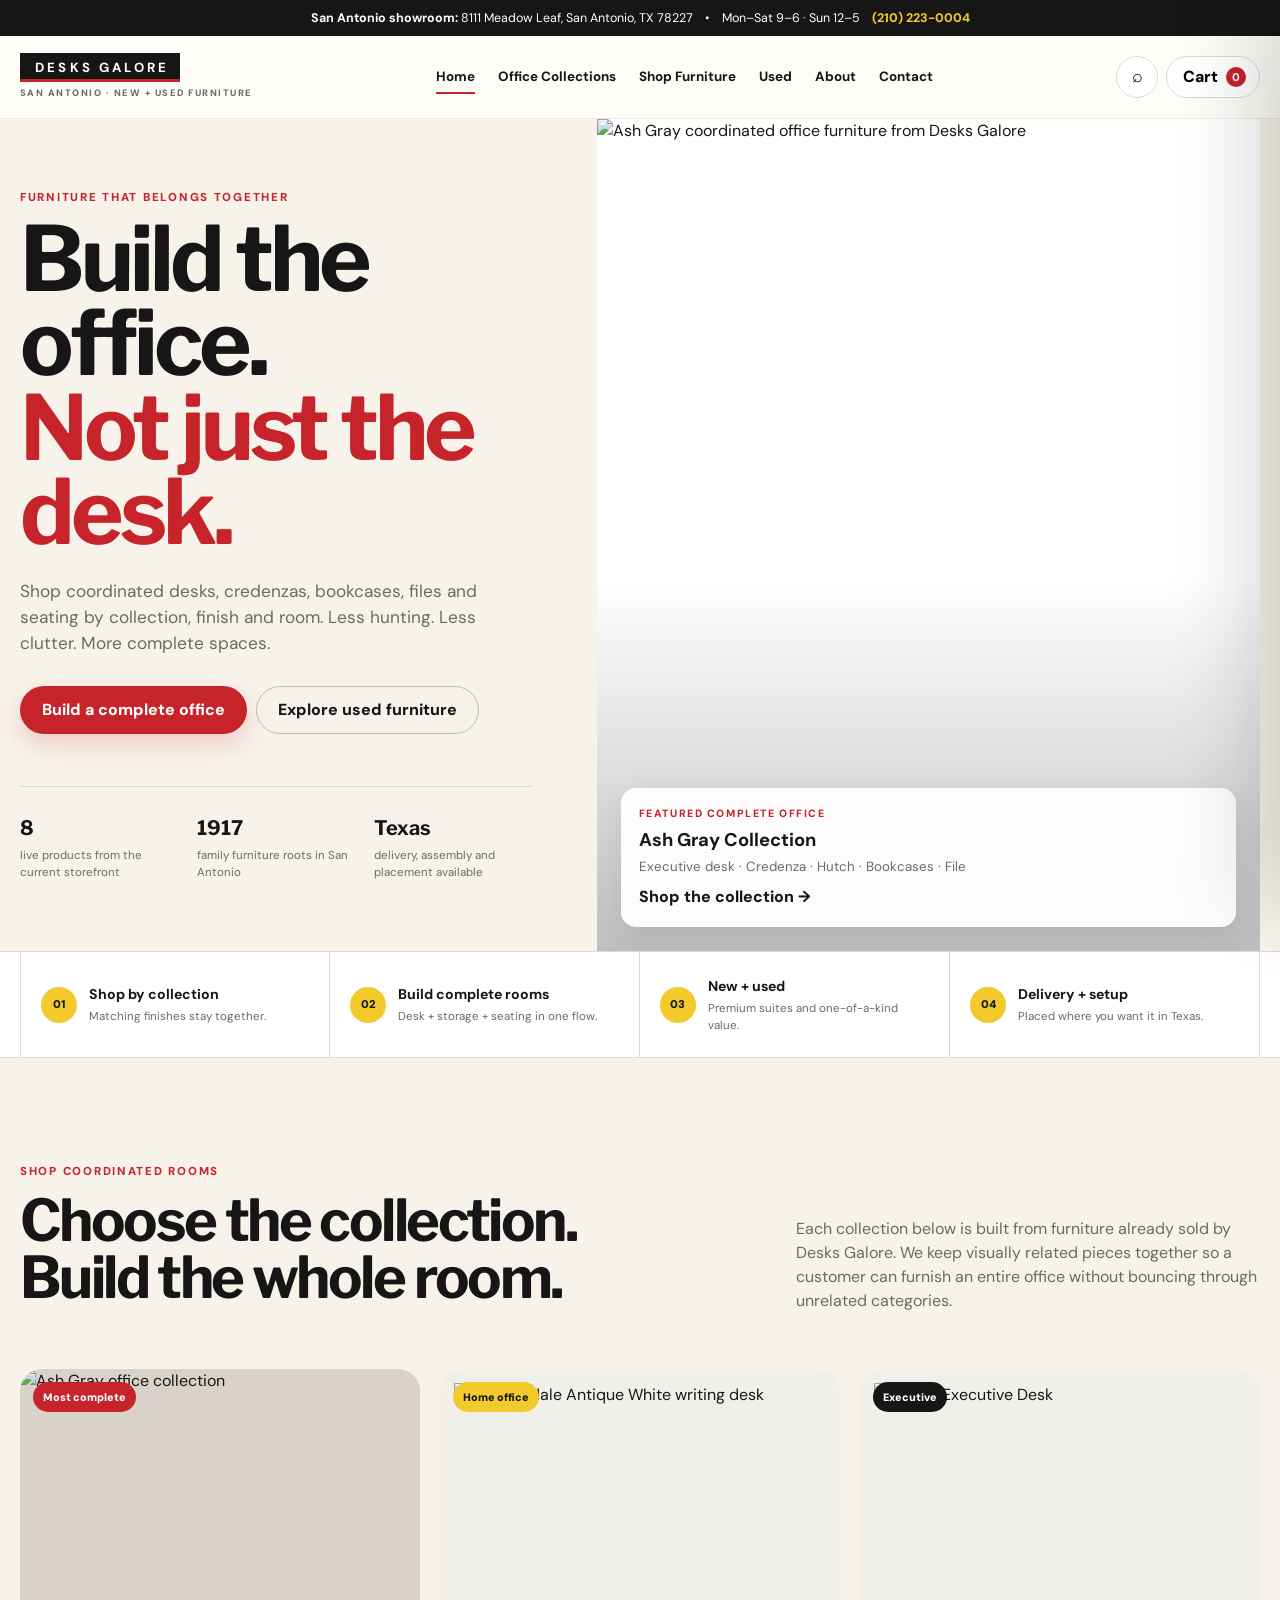
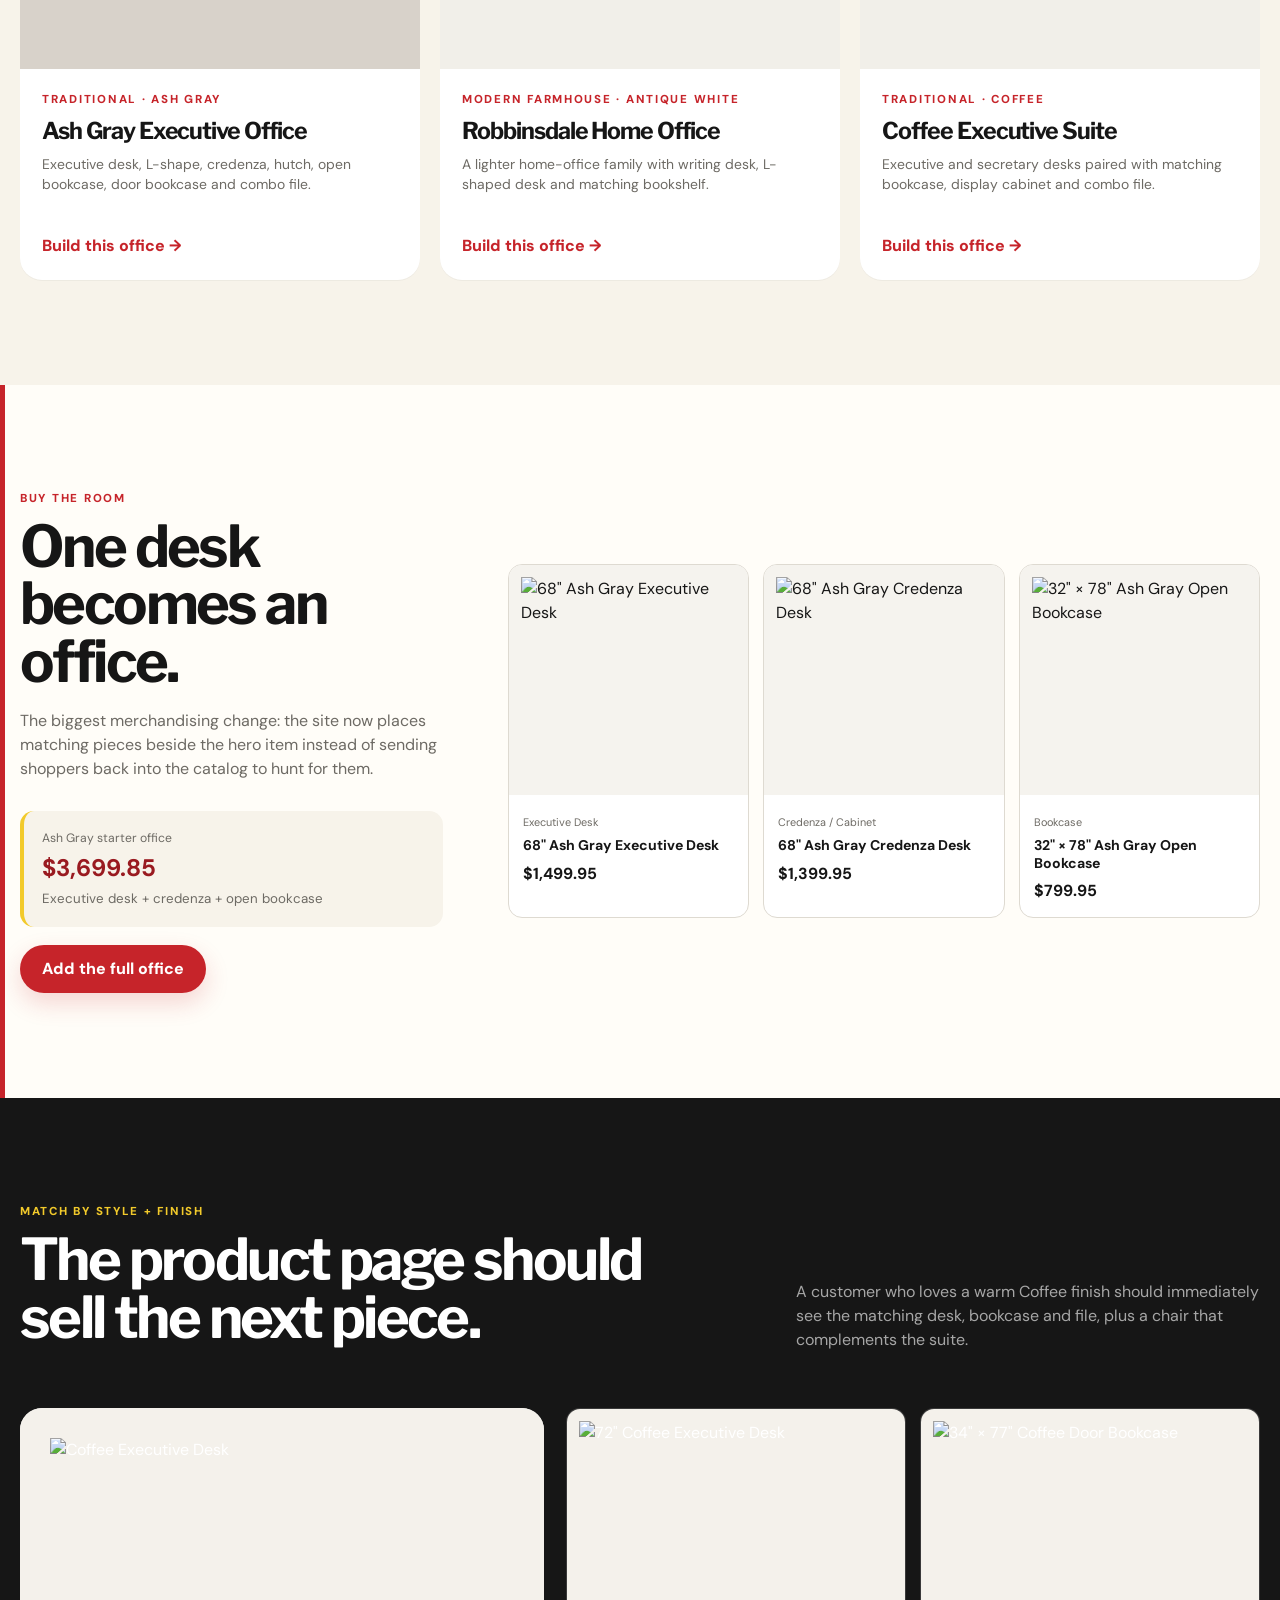
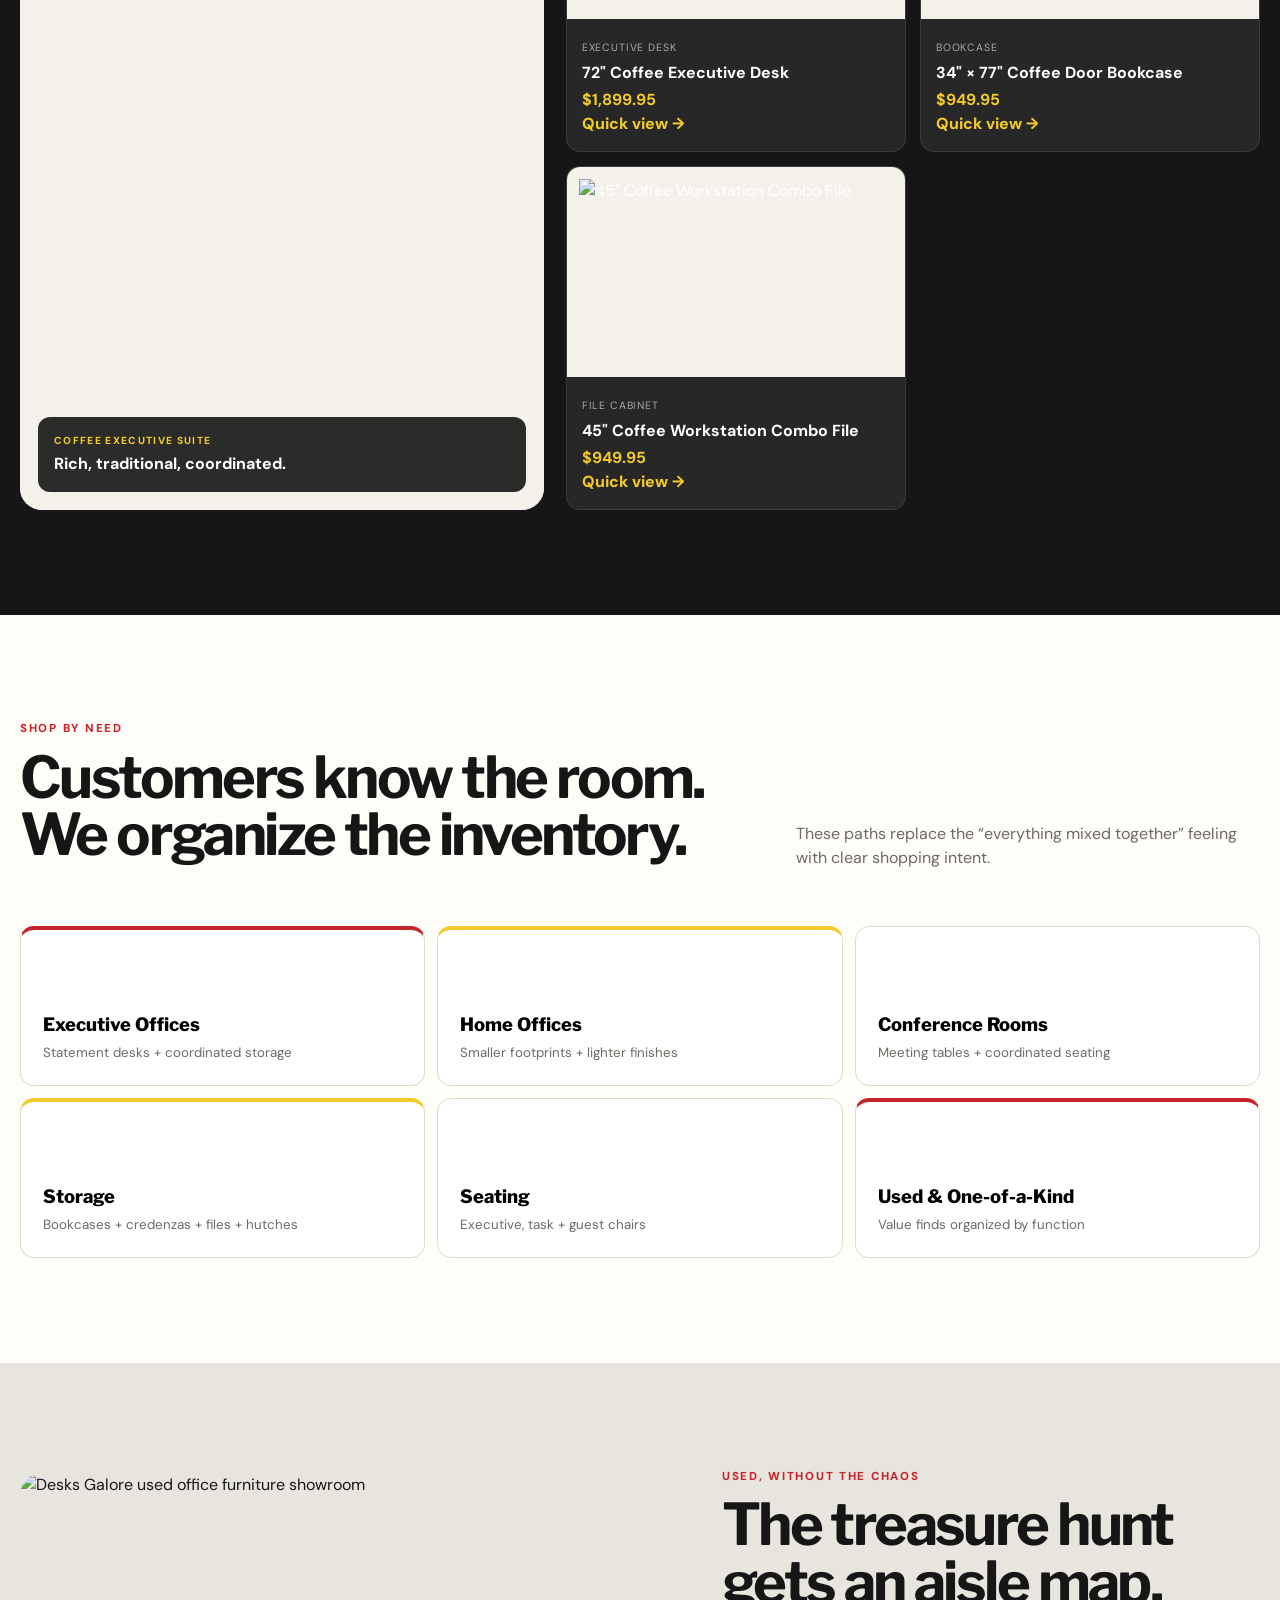
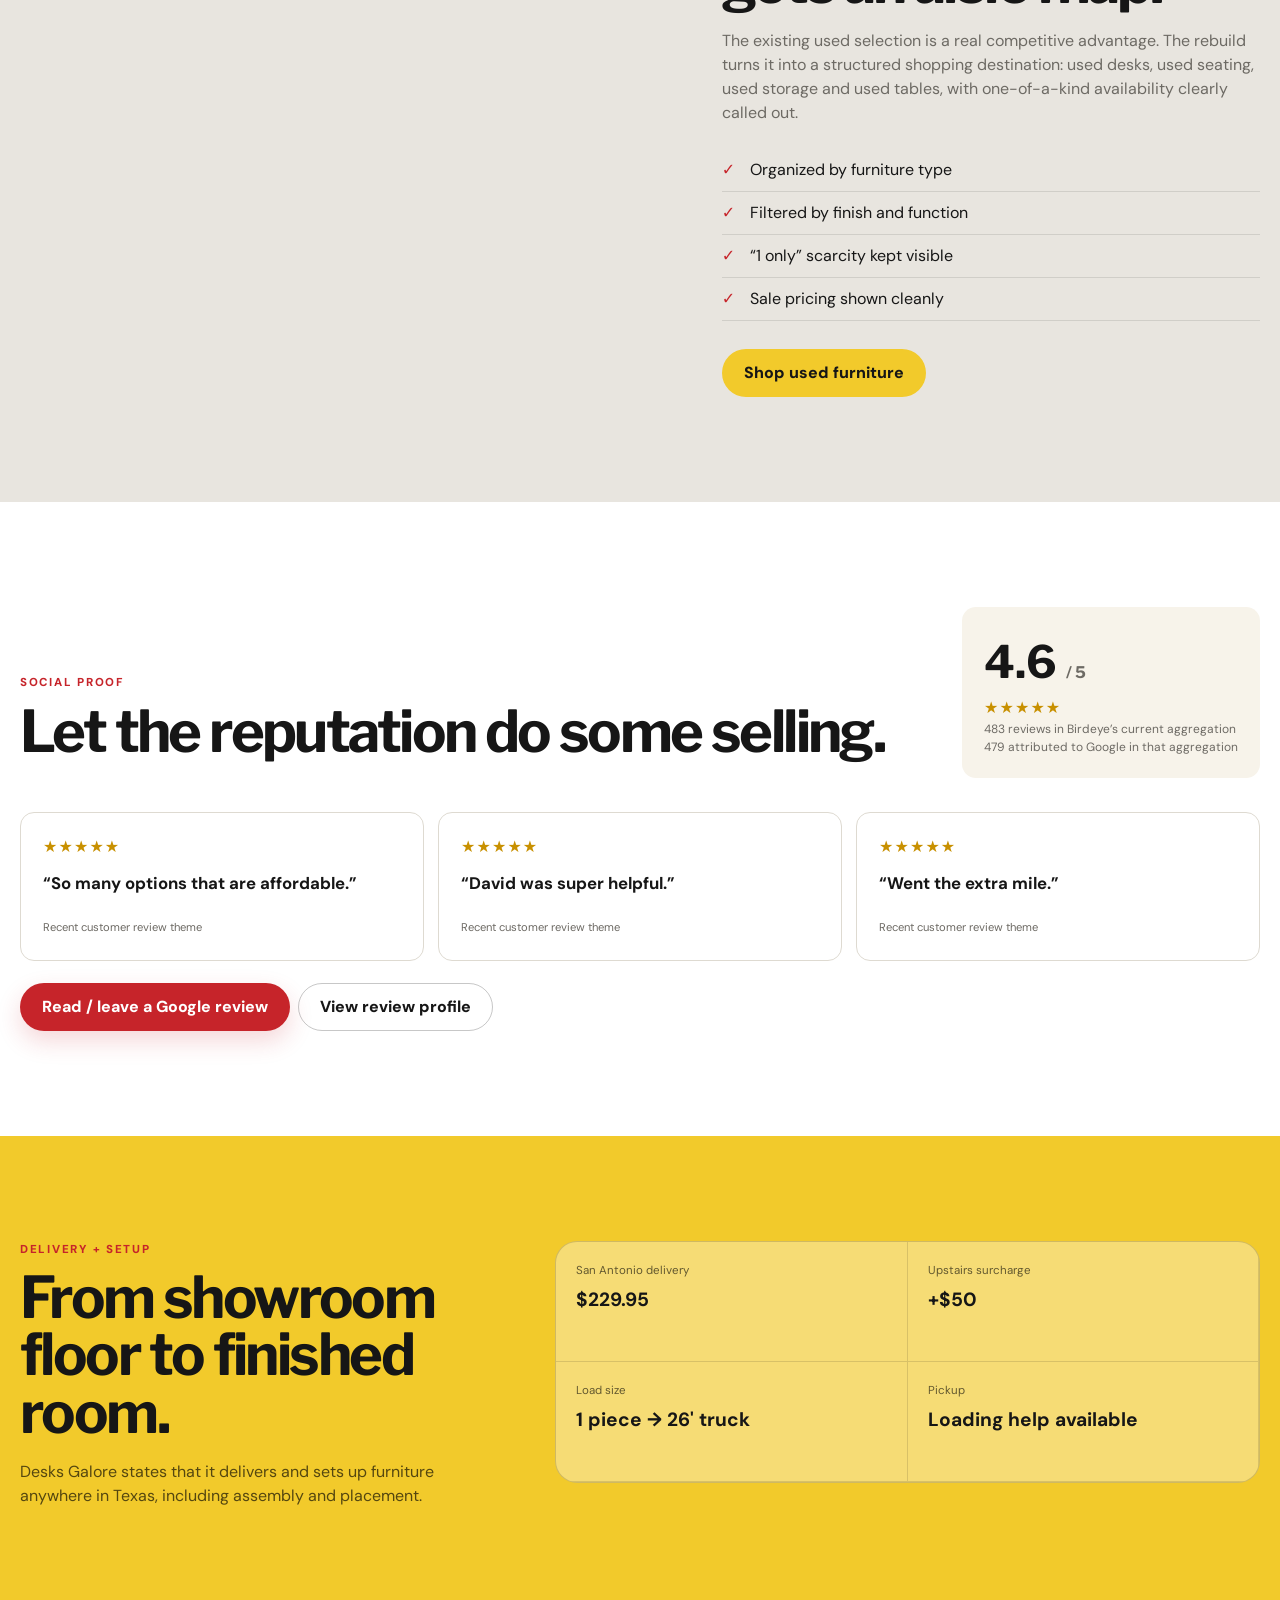
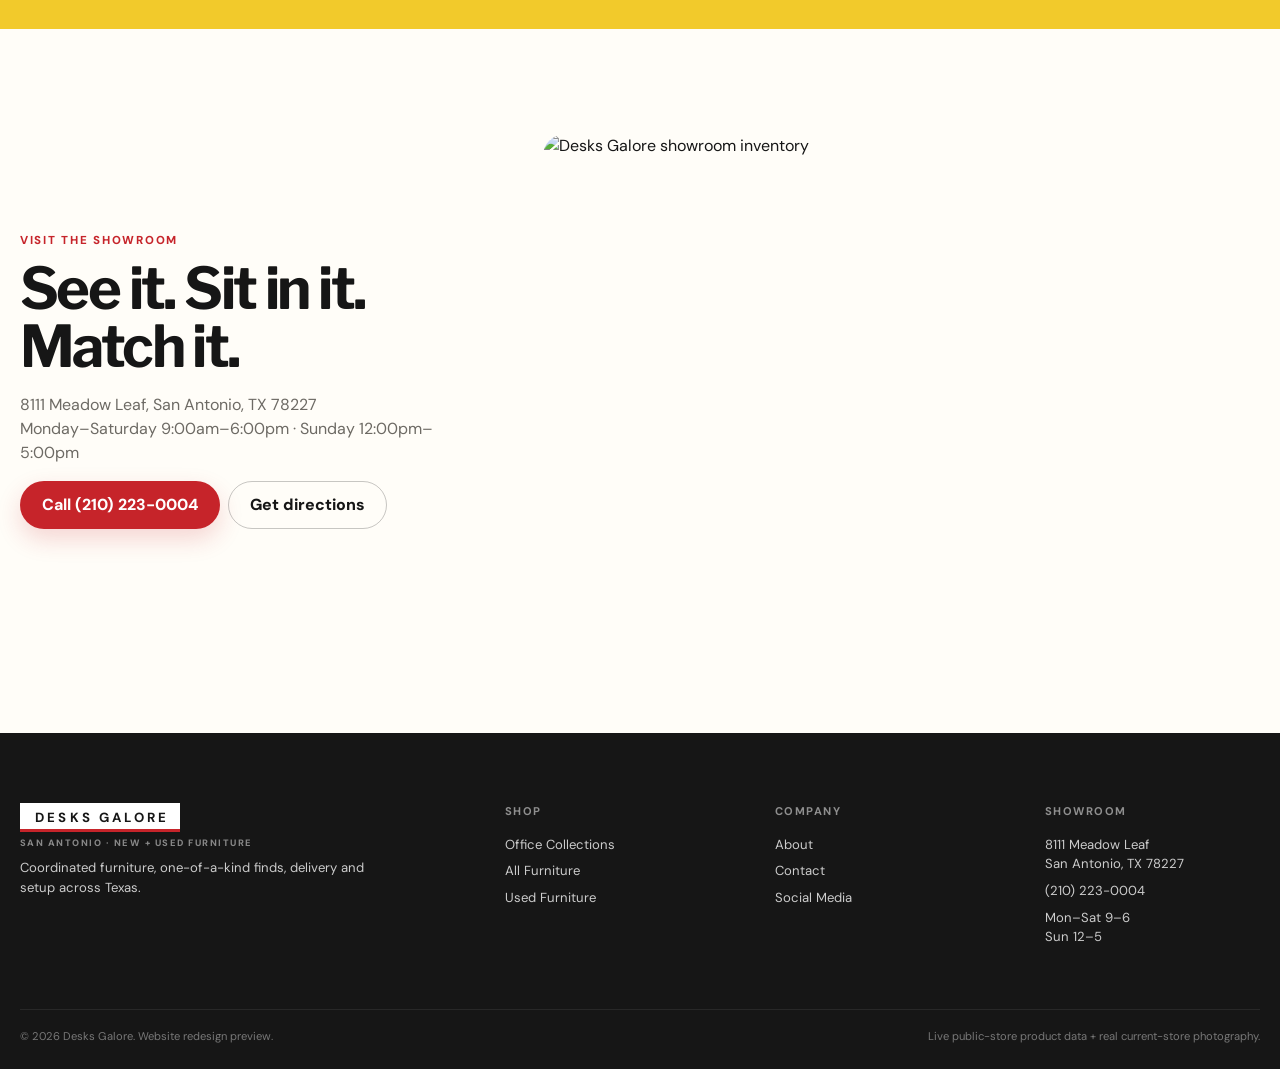
==== index.html @ 688882bc "live static site link error corrected" ====
<!doctype html>
<html lang="en">
  <head>
    <meta charset="UTF-8" />
    <meta name="viewport" content="width=device-width, initial-scale=1.0" />
    <meta
      name="description"
      content="Desks Galore — new and used office furniture, coordinated office collections, delivery and setup in Texas."
    />
    <title>Desks Galore | San Antonio Office & Home Furniture</title>

    <link rel="preconnect" href="https://fonts.googleapis.com" />
    <link rel="preconnect" href="https://fonts.gstatic.com" crossorigin />
    <link
      href="https://fonts.googleapis.com/css2?family=DM+Sans:wght@400;500;600;700;800&family=Libre+Franklin:wght@600;700;800&display=swap"
      rel="stylesheet"
    />

    <link rel="stylesheet" href="styles.css" />
  </head>

  <body>
    <div class="announcement-bar">
      <div class="shell announcement-inner">
        <span
          ><strong>San Antonio showroom:</strong> 8111 Meadow Leaf, San Antonio,
          TX 78227</span
        >
        <span class="announcement-separator">•</span>
        <span>Mon–Sat 9–6 · Sun 12–5</span>
        <a href="tel:+12102230004">(210) 223-0004</a>
      </div>
    </div>

    <header class="site-header">
      <div class="shell header-inner">
        <a
          class="brand"
          href="#home"
          data-route-link="home"
          aria-label="Desks Galore home"
        >
          <span class="brand-wordmark">DESKS GALORE</span>
          <span class="brand-sub">SAN ANTONIO · NEW + USED FURNITURE</span>
        </a>

        <button
          class="mobile-nav-button"
          id="mobileNavButton"
          aria-expanded="false"
          aria-controls="mainNav"
        >
          <span></span><span></span><span></span>
          <span class="sr-only">Toggle navigation</span>
        </button>

        <nav class="main-nav" id="mainNav" aria-label="Primary navigation">
          <a href="#home" data-route-link="home">Home</a>
          <a href="#collections" data-route-link="collections"
            >Office Collections</a
          >
          <a href="#shop" data-route-link="shop">Shop Furniture</a>
          <a href="#used" data-route-link="used">Used</a>
          <a href="#about" data-route-link="about">About</a>
          <a href="#contact" data-route-link="contact">Contact</a>
        </nav>

        <div class="header-actions">
          <button
            class="header-icon-button"
            id="searchButton"
            aria-label="Open search"
          >
            ⌕
          </button>
          <button class="cart-button" id="cartButton">
            Cart <span id="cartCount">0</span>
          </button>
        </div>
      </div>

      <div class="global-search" id="globalSearchPanel">
        <div class="shell search-row">
          <input
            id="globalSearchInput"
            type="search"
            placeholder="Search by collection, finish, product or model…"
          />
          <button class="btn btn-red" id="globalSearchSubmit">Search</button>
        </div>
      </div>
    </header>

    <main>
      <!-- HOME -->
      <section class="page active" data-page="home">
        <section class="hero">
          <div class="shell hero-grid">
            <div class="hero-copy">
              <span class="eyebrow">FURNITURE THAT BELONGS TOGETHER</span>
              <h1>Build the office.<br /><em>Not just the desk.</em></h1>
              <p class="hero-lead">
                Shop coordinated desks, credenzas, bookcases, files and seating
                by collection, finish and room. Less hunting. Less clutter. More
                complete spaces.
              </p>

              <div class="hero-actions">
                <a
                  href="#collections"
                  data-route-link="collections"
                  class="btn btn-red"
                  >Build a complete office</a
                >
                <a
                  href="#used"
                  data-route-link="used"
                  class="btn btn-dark-outline"
                  >Explore used furniture</a
                >
              </div>

              <div class="hero-metrics">
                <div>
                  <strong id="liveProductCount">Loading…</strong>
                  <span>live products from the current storefront</span>
                </div>
                <div>
                  <strong>1917</strong>
                  <span>family furniture roots in San Antonio</span>
                </div>
                <div>
                  <strong>Texas</strong>
                  <span>delivery, assembly and placement available</span>
                </div>
              </div>
            </div>

            <div class="hero-visual">
              <img
                src="https://www.desksgalore.com/cdn/shop/products/ashgray_530x%402x.webp?v=1661878828"
                alt="Ash Gray coordinated office furniture from Desks Galore"
              />
              <div class="hero-visual-card">
                <span>FEATURED COMPLETE OFFICE</span>
                <strong>Ash Gray Collection</strong>
                <small
                  >Executive desk · Credenza · Hutch · Bookcases · File</small
                >
                <button class="link-button" data-collection-button="Ash Gray">
                  Shop the collection →
                </button>
              </div>
            </div>
          </div>
        </section>

        <section class="value-strip">
          <div class="shell value-grid">
            <article>
              <span class="value-icon">01</span>
              <div>
                <strong>Shop by collection</strong
                ><small>Matching finishes stay together.</small>
              </div>
            </article>
            <article>
              <span class="value-icon">02</span>
              <div>
                <strong>Build complete rooms</strong
                ><small>Desk + storage + seating in one flow.</small>
              </div>
            </article>
            <article>
              <span class="value-icon">03</span>
              <div>
                <strong>New + used</strong
                ><small>Premium suites and one-of-a-kind value.</small>
              </div>
            </article>
            <article>
              <span class="value-icon">04</span>
              <div>
                <strong>Delivery + setup</strong
                ><small>Placed where you want it in Texas.</small>
              </div>
            </article>
          </div>
        </section>

        <section class="section section-cream">
          <div class="shell">
            <div class="section-heading split-heading">
              <div>
                <span class="eyebrow">SHOP COORDINATED ROOMS</span>
                <h2>Choose the collection.<br />Build the whole room.</h2>
              </div>
              <p>
                Each collection below is built from furniture already sold by
                Desks Galore. We keep visually related pieces together so a
                customer can furnish an entire office without bouncing through
                unrelated categories.
              </p>
            </div>

            <div class="feature-collection-grid">
              <article class="feature-collection-card">
                <div class="feature-image">
                  <img
                    src="https://www.desksgalore.com/cdn/shop/products/ashgray_530x%402x.webp?v=1661878828"
                    alt="Ash Gray office collection"
                  />
                  <span class="badge badge-red">Most complete</span>
                </div>
                <div class="feature-card-body">
                  <span class="micro-label">TRADITIONAL · ASH GRAY</span>
                  <h3>Ash Gray Executive Office</h3>
                  <p>
                    Executive desk, L-shape, credenza, hutch, open bookcase,
                    door bookcase and combo file.
                  </p>
                  <button class="link-button" data-collection-button="Ash Gray">
                    Build this office →
                  </button>
                </div>
              </article>

              <article class="feature-collection-card">
                <div class="feature-image feature-image-white">
                  <img
                    src="https://www.desksgalore.com/cdn/shop/files/H742-34_530x%402x.webp?v=1766876793"
                    alt="Robbinsdale Antique White writing desk"
                  />
                  <span class="badge badge-yellow">Home office</span>
                </div>
                <div class="feature-card-body">
                  <span class="micro-label"
                    >MODERN FARMHOUSE · ANTIQUE WHITE</span
                  >
                  <h3>Robbinsdale Home Office</h3>
                  <p>
                    A lighter home-office family with writing desk, L-shaped
                    desk and matching bookshelf.
                  </p>
                  <button
                    class="link-button"
                    data-collection-button="Robbinsdale"
                  >
                    Build this office →
                  </button>
                </div>
              </article>

              <article class="feature-collection-card">
                <div class="feature-image feature-image-white">
                  <img
                    src="https://www.desksgalore.com/cdn/shop/files/I3184-300T_1_530x%402x.jpg?v=1744231284"
                    alt="Coffee Executive Desk"
                  />
                  <span class="badge badge-dark">Executive</span>
                </div>
                <div class="feature-card-body">
                  <span class="micro-label">TRADITIONAL · COFFEE</span>
                  <h3>Coffee Executive Suite</h3>
                  <p>
                    Executive and secretary desks paired with matching bookcase,
                    display cabinet and combo file.
                  </p>
                  <button class="link-button" data-collection-button="Coffee">
                    Build this office →
                  </button>
                </div>
              </article>
            </div>
          </div>
        </section>

        <section class="section bundle-section">
          <div class="shell">
            <div class="bundle-layout">
              <div class="bundle-story">
                <span class="eyebrow">BUY THE ROOM</span>
                <h2>One desk becomes an office.</h2>
                <p>
                  The biggest merchandising change: the site now places matching
                  pieces beside the hero item instead of sending shoppers back
                  into the catalog to hunt for them.
                </p>
                <div class="bundle-total-box">
                  <span>Ash Gray starter office</span>
                  <strong id="ashBundleTotal">$3,699.85</strong>
                  <small>Executive desk + credenza + open bookcase</small>
                </div>
                <button class="btn btn-red" id="addAshBundle">
                  Add the full office
                </button>
              </div>

              <div class="bundle-products" id="ashBundleProducts"></div>
            </div>
          </div>
        </section>

        <section class="section section-charcoal">
          <div class="shell">
            <div class="section-heading split-heading section-heading-light">
              <div>
                <span class="eyebrow eyebrow-yellow"
                  >MATCH BY STYLE + FINISH</span
                >
                <h2>The product page should sell the next piece.</h2>
              </div>
              <p>
                A customer who loves a warm Coffee finish should immediately see
                the matching desk, bookcase and file, plus a chair that
                complements the suite.
              </p>
            </div>

            <div class="dark-showcase">
              <div class="dark-showcase-image">
                <img
                  src="https://www.desksgalore.com/cdn/shop/files/I3184-300T_1_530x%402x.jpg?v=1744231284"
                  alt="Coffee Executive Desk"
                />
                <div class="showcase-caption">
                  <small>COFFEE EXECUTIVE SUITE</small>
                  <strong>Rich, traditional, coordinated.</strong>
                </div>
              </div>
              <div class="dark-showcase-products" id="coffeeShowcase"></div>
            </div>
          </div>
        </section>

        <section class="section">
          <div class="shell">
            <div class="section-heading split-heading">
              <div>
                <span class="eyebrow">SHOP BY NEED</span>
                <h2>
                  Customers know the room.<br />We organize the inventory.
                </h2>
              </div>
              <p>
                These paths replace the “everything mixed together” feeling with
                clear shopping intent.
              </p>
            </div>

            <div class="need-grid">
              <button data-room-button="Executive">
                <span>Executive Offices</span
                ><small>Statement desks + coordinated storage</small>
              </button>
              <button data-room-button="Home Office">
                <span>Home Offices</span
                ><small>Smaller footprints + lighter finishes</small>
              </button>
              <button data-room-button="Conference">
                <span>Conference Rooms</span
                ><small>Meeting tables + coordinated seating</small>
              </button>
              <button data-category-button="Storage">
                <span>Storage</span
                ><small>Bookcases + credenzas + files + hutches</small>
              </button>
              <button data-category-button="Chair">
                <span>Seating</span
                ><small>Executive, task + guest chairs</small>
              </button>
              <button data-condition-button="Used">
                <span>Used & One-of-a-Kind</span
                ><small>Value finds organized by function</small>
              </button>
            </div>
          </div>
        </section>

        <section class="section used-home-preview">
          <div class="shell used-home-grid">
            <div class="used-home-image">
              <img
                src="https://www.desksgalore.com/cdn/shop/collections/IMG_0558_1200x1200.jpg?v=1633965015"
                alt="Desks Galore used office furniture showroom"
              />
            </div>
            <div class="used-home-copy">
              <span class="eyebrow">USED, WITHOUT THE CHAOS</span>
              <h2>The treasure hunt gets an aisle map.</h2>
              <p>
                The existing used selection is a real competitive advantage. The
                rebuild turns it into a structured shopping destination: used
                desks, used seating, used storage and used tables, with
                one-of-a-kind availability clearly called out.
              </p>
              <ul class="check-list">
                <li>Organized by furniture type</li>
                <li>Filtered by finish and function</li>
                <li>“1 only” scarcity kept visible</li>
                <li>Sale pricing shown cleanly</li>
              </ul>
              <a href="#used" data-route-link="used" class="btn btn-yellow"
                >Shop used furniture</a
              >
            </div>
          </div>
        </section>

        <section class="section review-section">
          <div class="shell">
            <div class="review-summary">
              <div>
                <span class="eyebrow">SOCIAL PROOF</span>
                <h2>Let the reputation do some selling.</h2>
              </div>
              <div class="rating-panel">
                <strong>4.6 <span>/ 5</span></strong>
                <div class="stars" aria-label="4.6 out of 5 stars">★★★★★</div>
                <span>483 reviews in Birdeye’s current aggregation</span>
                <small>479 attributed to Google in that aggregation</small>
              </div>
            </div>

            <div class="review-grid">
              <article>
                <div class="stars">★★★★★</div>
                <p>“So many options that are affordable.”</p>
                <span>Recent customer review theme</span>
              </article>
              <article>
                <div class="stars">★★★★★</div>
                <p>“David was super helpful.”</p>
                <span>Recent customer review theme</span>
              </article>
              <article>
                <div class="stars">★★★★★</div>
                <p>“Went the extra mile.”</p>
                <span>Recent customer review theme</span>
              </article>
            </div>

            <div class="review-actions">
              <a
                class="btn btn-red"
                target="_blank"
                rel="noopener"
                href="https://www.google.com/maps/place/Desks%2BGalore/@29.4203502,-98.6475941,17z/data=!4m8!3m7!1s0x865c58a34a07a6b5:0x603798e053ea2212!8m2!3d29.4204265!4d-98.645879!9m1!1b1!16s%2Fg%2F1tf36cng?entry=ttu"
              >
                Read / leave a Google review
              </a>
              <a
                class="btn btn-dark-outline"
                target="_blank"
                rel="noopener"
                href="https://reviews.birdeye.com/desks-galore-166601732418958"
              >
                View review profile
              </a>
            </div>
          </div>
        </section>

        <section class="section delivery-section">
          <div class="shell delivery-grid">
            <div>
              <span class="eyebrow">DELIVERY + SETUP</span>
              <h2>From showroom floor to finished room.</h2>
              <p>
                Desks Galore states that it delivers and sets up furniture
                anywhere in Texas, including assembly and placement.
              </p>
            </div>
            <div class="delivery-pricing">
              <article>
                <span>San Antonio delivery</span><strong>$229.95</strong>
              </article>
              <article>
                <span>Upstairs surcharge</span><strong>+$50</strong>
              </article>
              <article>
                <span>Load size</span><strong>1 piece → 26' truck</strong>
              </article>
              <article>
                <span>Pickup</span><strong>Loading help available</strong>
              </article>
            </div>
          </div>
        </section>

        <section class="section showroom-home">
          <div class="shell showroom-home-grid">
            <div>
              <span class="eyebrow">VISIT THE SHOWROOM</span>
              <h2>See it. Sit in it. Match it.</h2>
              <p>
                8111 Meadow Leaf, San Antonio, TX 78227<br />
                Monday–Saturday 9:00am–6:00pm · Sunday 12:00pm–5:00pm
              </p>
              <div class="button-row">
                <a class="btn btn-red" href="tel:+12102230004"
                  >Call (210) 223-0004</a
                >
                <a
                  class="btn btn-dark-outline"
                  target="_blank"
                  rel="noopener"
                  href="https://www.google.com/maps/search/?api=1&query=8111+Meadow+Leaf+San+Antonio+TX+78227"
                >
                  Get directions
                </a>
              </div>
            </div>
            <div class="showroom-photo">
              <img
                src="https://www.desksgalore.com/cdn/shop/files/image_fe95b174-7b42-4b73-ab00-6255a93cef96_2048x.jpg?v=1767135237"
                alt="Desks Galore showroom inventory"
              />
            </div>
          </div>
        </section>
      </section>

      <!-- COLLECTIONS PAGE -->
      <section class="page" data-page="collections">
        <section class="page-hero compact-hero">
          <div class="shell">
            <span class="eyebrow">OFFICE COLLECTIONS</span>
            <h1>Furniture families,<br /><em>kept together.</em></h1>
            <p>
              Choose a finish and see the desk, storage and supporting pieces
              that belong beside it.
            </p>
          </div>
        </section>

        <section class="section section-cream">
          <div class="shell">
            <div class="collection-page-grid" id="collectionPageGrid"></div>
          </div>
        </section>
      </section>

      <!-- SHOP PAGE -->
      <section class="page" data-page="shop">
        <section class="page-hero shop-page-hero">
          <div class="shell">
            <span class="eyebrow">SHOP FURNITURE</span>
            <h1>Find the piece.<br /><em>Finish the room.</em></h1>
            <p>
              Browse the live Desks Galore inventory by room, furniture family,
              finish and function, with matching pieces kept close together.
            </p>
          </div>
        </section>

        <section class="section catalog-section">
          <div class="shell">
            <div class="catalog-toolbar">
              <div class="filter-chips" id="filterChips">
                <button class="filter-chip active" data-filter="all">
                  All
                </button>
                <button class="filter-chip" data-filter="Office">Office</button>
                <button class="filter-chip" data-filter="Conference">
                  Conference
                </button>
                <button class="filter-chip" data-filter="Living">Living</button>
                <button class="filter-chip" data-filter="Dining">Dining</button>
                <button class="filter-chip" data-filter="Storage">
                  Storage
                </button>
                <button class="filter-chip" data-filter="Seating">
                  Seating
                </button>
                <button class="filter-chip" data-filter="Used">Used</button>
              </div>

              <div class="catalog-controls">
                <input
                  id="catalogSearch"
                  type="search"
                  placeholder="Search products…"
                  aria-label="Search products"
                />
                <select id="catalogSort" aria-label="Sort products">
                  <option value="featured">Featured</option>
                  <option value="price-low">Price: low to high</option>
                  <option value="price-high">Price: high to low</option>
                  <option value="name">Name: A–Z</option>
                </select>
              </div>
            </div>

            <div class="catalog-status">
              <span
                ><strong id="catalogCount">0</strong> products
                <span id="catalogSourceLabel"
                  >loading from Desks Galore…</span
                ></span
              >
              <button id="resetCatalog">Reset filters</button>
            </div>

            <div class="catalog-filter-row">
              <select id="roomFilter" aria-label="Filter by room">
                <option value="all">All rooms</option>
              </select>

              <select id="collectionFilter" aria-label="Filter by collection">
                <option value="all">All collections</option>
              </select>

              <select id="categoryFilter" aria-label="Filter by furniture type">
                <option value="all">All furniture types</option>
              </select>

              <select id="finishFilter" aria-label="Filter by finish">
                <option value="all">All finishes / families</option>
              </select>

              <select id="conditionFilter" aria-label="Filter by condition">
                <option value="all">New + used</option>
                <option value="New">New</option>
                <option value="Used">Used</option>
              </select>
            </div>

            <div class="catalog-loading" id="catalogLoading">
              <span class="loading-dot"></span>
              <span>Loading and organizing the live Desks Galore catalog…</span>
            </div>

            <section
              class="conference-merchandising"
              id="conferenceMerchandising"
              aria-label="Build a conference room"
            ></section>

            <section
              class="merchandising-clusters"
              id="merchandisingClusters"
              aria-label="Matching furniture collections"
            ></section>

            <div class="product-grid" id="productGrid"></div>

            <div class="catalog-pagination" id="catalogPagination" hidden>
              <p id="catalogShowing"></p>
              <button class="btn btn-dark-outline" id="loadMoreProducts">
                Load more furniture
              </button>
            </div>

            <div class="prototype-note" id="catalogNote">
              <strong>Live-catalog build:</strong>
              the storefront attempts to load every currently published Desks
              Galore product from Shopify’s public catalog feed, then applies
              our new room / type / collection / finish organization
              automatically.
            </div>
          </div>
        </section>
      </section>

      <!-- USED PAGE -->
      <section class="page" data-page="used">
        <section class="page-hero used-page-hero">
          <div class="shell used-page-hero-grid">
            <div>
              <span class="eyebrow">USED + ONE-OF-A-KIND</span>
              <h1>Value finds.<br /><em>Organized.</em></h1>
              <p>
                Keep the thrill of discovering a deal, but organize it by what
                the customer is actually trying to furnish.
              </p>
            </div>

            <img
              src="https://www.desksgalore.com/cdn/shop/collections/IMG_0558_1200x1200.jpg?v=1633965015"
              alt="Used furniture showroom at Desks Galore"
            />
          </div>
        </section>

        <section class="section">
          <div class="shell">
            <div class="used-category-grid">
              <button data-used-type="Desk">
                <span>Used Desks</span>
                <small>Executive, writing, L-shape, adjustable</small>
              </button>

              <button data-used-type="Chair">
                <span>Used Seating</span>
                <small>Task, executive and guest chairs</small>
              </button>

              <button data-used-type="Storage">
                <span>Used Storage</span>
                <small>Files, bookcases, credenzas and cabinets</small>
              </button>

              <button data-used-type="Table">
                <span>Used Tables</span>
                <small>Conference, work, accent and occasional</small>
              </button>
            </div>

            <div class="used-product-feature">
              <div>
                <img
                  src="https://www.desksgalore.com/cdn/shop/files/image_5777ec81-7273-40e7-bc6b-0a6d04b1f5f8_2048x.jpg?v=1774972171"
                  alt="Used power adjustable desk from Desks Galore"
                />
              </div>

              <div>
                <span class="eyebrow"
                  >EXAMPLE OF CLEANER USED MERCHANDISING</span
                >
                <h2>Used Power Adjustable Desk</h2>

                <p>
                  Instead of dropping this into a giant mixed used bucket, the
                  rebuild identifies it as:
                  <strong
                    >Used → Office → Adjustable Desk → Neutral Finish</strong
                  >.
                </p>

                <div class="price-line">
                  <s>$399.95</s>
                  <strong>$199.98</strong>
                </div>

                <span class="scarcity-pill"
                  >One-of-a-kind / limited used inventory</span
                >

                <button class="btn btn-red" data-condition-button="Used">
                  Browse used catalog
                </button>
              </div>
            </div>
          </div>
        </section>

        <section class="section section-charcoal">
          <div class="shell">
            <div class="section-heading section-heading-light">
              <span class="eyebrow eyebrow-yellow"
                >REAL SHOWROOM INVENTORY</span
              >
              <h2>
                Big selection stays a strength.<br />We just remove the visual
                noise.
              </h2>
            </div>

            <div class="used-photo-grid">
              <img
                src="https://www.desksgalore.com/cdn/shop/files/image_fe95b174-7b42-4b73-ab00-6255a93cef96_2048x.jpg?v=1767135237"
                alt="Rows of used desks and credenzas"
              />

              <img
                src="https://www.desksgalore.com/cdn/shop/products/IMG_0651_1024x1024%402x.jpg?v=1633980541"
                alt="Used stackable guest chairs"
              />
            </div>
          </div>
        </section>
      </section>

      <!-- ABOUT PAGE -->
      <section class="page" data-page="about">
        <section class="page-hero about-page-hero">
          <div class="shell">
            <span class="eyebrow">ABOUT DESKS GALORE</span>
            <h1>
              A San Antonio furniture story<br /><em
                >more than a century deep.</em
              >
            </h1>
          </div>
        </section>

        <section class="section">
          <div class="shell about-grid">
            <div class="about-story">
              <span class="eyebrow">THE FAMILY HISTORY</span>
              <h2>Furniture roots dating to 1917.</h2>

              <p>
                Desks Galore dates to 2006, while the family’s furniture history
                began in 1917 with a secondhand furniture store in downtown San
                Antonio.
              </p>

              <p>
                The business evolved into National Furniture in 1951. The family
                later sold National Furniture, and has since reacquired the
                business. Today, Desks Galore and National Furniture continue
                that family furniture legacy in San Antonio.
              </p>

              <p>
                David C. is the current owner and the great-grandson of the
                owner of the original 1917 furniture business.
              </p>
            </div>

            <div class="history-timeline">
              <article>
                <strong>1917</strong>
                <span
                  >Family furniture business begins in downtown San
                  Antonio.</span
                >
              </article>

              <article>
                <strong>1951</strong>
                <span
                  >The business becomes National Furniture and expands.</span
                >
              </article>

              <article>
                <strong>2006</strong>
                <span>Desks Galore is started by David C.</span>
              </article>

              <article>
                <strong>Today</strong>
                <span
                  >New, used and coordinated furniture for homes and offices
                  across Texas.</span
                >
              </article>
            </div>
          </div>
        </section>

        <section class="section section-yellow brand-promise">
          <div class="shell">
            <span class="eyebrow eyebrow-dark">THE REBUILD POSITIONING</span>
            <h2>
              Huge inventory.<br />Showroom knowledge.<br />Much cleaner digital
              experience.
            </h2>
          </div>
        </section>
      </section>

      <!-- CONTACT PAGE -->
      <section class="page" data-page="contact">
        <section class="page-hero contact-page-hero">
          <div class="shell">
            <span class="eyebrow">CONTACT DESKS GALORE</span>
            <h1>
              Questions about a piece?<br /><em>Talk to the showroom.</em>
            </h1>
            <p>
              Call, visit, use the contact form, or connect through the
              company’s social channels.
            </p>
          </div>
        </section>

        <section class="section">
          <div class="shell contact-layout">
            <div class="contact-details">
              <span class="eyebrow">SHOWROOM INFORMATION</span>
              <h2>San Antonio</h2>

              <dl class="contact-list">
                <div>
                  <dt>Address</dt>
                  <dd>8111 Meadow Leaf<br />San Antonio, TX 78227</dd>
                </div>

                <div>
                  <dt>Phone</dt>
                  <dd><a href="tel:+12102230004">(210) 223-0004</a></dd>
                </div>

                <div>
                  <dt>Hours</dt>
                  <dd>
                    Mon–Sat: 9:00am–6:00pm<br />
                    Sunday: 12:00pm–5:00pm
                  </dd>
                </div>

                <div>
                  <dt>Email</dt>
                  <dd>
                    The current official website does not publish a direct email
                    address. Use the contact form or call the showroom.
                  </dd>
                </div>

                <div>
                  <dt>Social</dt>
                  <dd>
                    @desksgalore on Instagram, TikTok and Facebook<br />
                    YouTube also linked through the official social hub
                  </dd>
                </div>
              </dl>

              <div class="contact-link-grid">
                <a
                  target="_blank"
                  rel="noopener"
                  href="https://linktr.ee/desksgalore"
                >
                  Official social hub
                </a>

                <a
                  target="_blank"
                  rel="noopener"
                  href="https://www.google.com/maps/search/?api=1&query=8111+Meadow+Leaf+San+Antonio+TX+78227"
                >
                  Directions
                </a>

                <a
                  target="_blank"
                  rel="noopener"
                  href="https://www.desksgalore.com/pages/delivery-pickup"
                >
                  Delivery information
                </a>

                <a
                  target="_blank"
                  rel="noopener"
                  href="https://www.desksgalore.com/pages/contact-us"
                >
                  Current contact page
                </a>
              </div>
            </div>

            <div class="contact-form-panel">
              <span class="micro-label">CONTACT FORM</span>
              <h3>What are you furnishing?</h3>

              <form id="contactForm">
                <label>
                  Name
                  <input
                    id="contactName"
                    type="text"
                    required
                    placeholder="Your name"
                  />
                </label>

                <label>
                  Email
                  <input
                    id="contactEmail"
                    type="email"
                    required
                    placeholder="you@example.com"
                  />
                </label>

                <label>
                  Phone
                  <input
                    id="contactPhone"
                    type="tel"
                    placeholder="(210) 555-0000"
                  />
                </label>

                <label>
                  I'm shopping for
                  <select id="contactNeed">
                    <option>Complete office</option>
                    <option>Desk</option>
                    <option>Chair</option>
                    <option>Storage</option>
                    <option>Conference room</option>
                    <option>Used furniture</option>
                    <option>Delivery / setup</option>
                  </select>
                </label>

                <label>
                  Message
                  <textarea
                    id="contactMessage"
                    required
                    rows="5"
                    placeholder="Tell us about your room, dimensions, finish or pieces you're considering."
                  ></textarea>
                </label>

                <button type="submit" class="btn btn-red btn-full">
                  Send inquiry
                </button>

                <p class="form-note" id="contactFormNote">
                  Prototype form: connect this to the client’s final inbox /
                  Shopify contact endpoint at launch.
                </p>
              </form>
            </div>
          </div>
        </section>
      </section>
    </main>

    <footer class="footer">
      <div class="shell footer-grid">
        <div class="footer-brand">
          <span class="brand-wordmark">DESKS GALORE</span>
          <span class="brand-sub">SAN ANTONIO · NEW + USED FURNITURE</span>
          <p>
            Coordinated furniture, one-of-a-kind finds, delivery and setup
            across Texas.
          </p>
        </div>

        <div>
          <h4>Shop</h4>
          <a href="#collections" data-route-link="collections"
            >Office Collections</a
          >
          <a href="#shop" data-route-link="shop">All Furniture</a>
          <a href="#used" data-route-link="used">Used Furniture</a>
        </div>

        <div>
          <h4>Company</h4>
          <a href="#about" data-route-link="about">About</a>
          <a href="#contact" data-route-link="contact">Contact</a>
          <a
            target="_blank"
            rel="noopener"
            href="https://linktr.ee/desksgalore"
          >
            Social Media
          </a>
        </div>

        <div>
          <h4>Showroom</h4>
          <p>8111 Meadow Leaf<br />San Antonio, TX 78227</p>
          <a href="tel:+12102230004">(210) 223-0004</a>
          <span>Mon–Sat 9–6<br />Sun 12–5</span>
        </div>
      </div>

      <div class="shell footer-bottom">
        <span
          >© <span id="year"></span> Desks Galore. Website redesign
          preview.</span
        >
        <span
          >Live public-store product data + real current-store
          photography.</span
        >
      </div>
    </footer>

    <!-- PRODUCT MODAL -->
    <div class="modal" id="productModal" aria-hidden="true">
      <div class="modal-backdrop" data-close-product></div>

      <div
        class="product-modal-dialog"
        role="dialog"
        aria-modal="true"
        aria-labelledby="productModalTitle"
      >
        <button
          class="modal-close"
          data-close-product
          aria-label="Close product"
        >
          ×
        </button>

        <div class="product-modal-image">
          <img id="productModalImage" src="" alt="" />
        </div>

        <div class="product-modal-content">
          <span class="micro-label" id="productModalCollection"></span>
          <h2 id="productModalTitle"></h2>
          <p class="product-modal-subtitle" id="productModalSubtitle"></p>

          <div class="modal-price" id="productModalPrice"></div>

          <p id="productModalDescription"></p>

          <div class="product-detail-grid">
            <div>
              <span>Model</span>
              <strong id="productModalModel"></strong>
            </div>

            <div>
              <span>Finish</span>
              <strong id="productModalFinish"></strong>
            </div>

            <div>
              <span>Room</span>
              <strong id="productModalRoom"></strong>
            </div>

            <div>
              <span>Condition</span>
              <strong id="productModalCondition"></strong>
            </div>
          </div>

          <div class="modal-button-row">
            <button class="btn btn-red" id="modalAddToCart">Add to cart</button>

            <a
              class="btn btn-dark-outline"
              id="modalOriginalLink"
              target="_blank"
              rel="noopener"
            >
              View current listing
            </a>
          </div>

          <div class="pairs-panel">
            <span class="micro-label">COMPLETE THE ROOM</span>
            <h3>Pairs beautifully with</h3>
            <div id="productModalPairs"></div>
          </div>
        </div>
      </div>
    </div>

    <!-- CART -->
    <aside class="cart-drawer" id="cartDrawer" aria-hidden="true">
      <div class="cart-backdrop" data-close-cart></div>

      <div class="cart-panel">
        <div class="cart-header">
          <div>
            <span class="micro-label">BUILD THE ROOM</span>
            <h2>Your cart</h2>
          </div>

          <button class="cart-close" data-close-cart aria-label="Close cart">
            ×
          </button>
        </div>

        <div class="cart-items" id="cartItems"></div>

        <div class="cart-footer">
          <div class="cart-total-row">
            <span>Estimated total</span>
            <strong id="cartTotal">$0.00</strong>
          </div>

          <button class="btn btn-red btn-full" id="checkoutButton">
            Continue to checkout
          </button>

          <small>
            This prototype cart is local only. Shopify checkout is connected
            during production integration.
          </small>
        </div>
      </div>
    </aside>

    <div class="toast" id="toast" role="status" aria-live="polite"></div>

    <script src="script.js"></script>
  </body>
</html>
---- styles.css ----
/* =========================================================
   DESKS GALORE — FULL FIRST-DRAFT REBUILD
   Brand family: charcoal / white / Desks Galore red / warm yellow
   ========================================================= */

:root {
  --brand-red: #c6242a;
  --brand-red-dark: #991a20;
  --brand-yellow: #f2ca2b;
  --brand-yellow-soft: #fff2a7;
  --ink: #161616;
  --ink-2: #262626;
  --muted: #6d6a64;
  --line: #dedad1;
  --cream: #f7f3ea;
  --paper: #fffdf8;
  --white: #ffffff;
  --shadow: 0 24px 70px rgba(0,0,0,.12);
  --shadow-sm: 0 12px 34px rgba(0,0,0,.09);
  --radius: 22px;
  --radius-sm: 14px;
  --shell: 1240px;
}

* {
  box-sizing: border-box;
}

html {
  scroll-behavior: smooth;
  background: var(--paper);
}

body {
  margin: 0;
  color: var(--ink);
  background: var(--paper);
  font-family: "DM Sans", system-ui, -apple-system, BlinkMacSystemFont, "Segoe UI", sans-serif;
  line-height: 1.5;
}

body.no-scroll {
  overflow: hidden;
}

img {
  display: block;
  width: 100%;
}

button,
input,
select,
textarea {
  font: inherit;
}

button {
  cursor: pointer;
}

a {
  color: inherit;
  text-decoration: none;
}

.shell {
  width: min(calc(100% - 40px), var(--shell));
  margin-inline: auto;
}

.sr-only {
  position: absolute;
  width: 1px;
  height: 1px;
  overflow: hidden;
  clip: rect(0 0 0 0);
  white-space: nowrap;
}

.eyebrow,
.micro-label {
  display: block;
  margin: 0 0 11px;
  font-weight: 800;
  letter-spacing: .15em;
  font-size: .72rem;
  color: var(--brand-red);
}

.eyebrow-yellow {
  color: var(--brand-yellow);
}

.eyebrow-dark {
  color: var(--ink);
}

h1,
h2,
h3,
h4,
p {
  margin-top: 0;
}

h1,
h2,
h3 {
  font-family: "Libre Franklin", "DM Sans", sans-serif;
  letter-spacing: -.045em;
}

h1 {
  font-size: clamp(3.25rem, 7vw, 6.5rem);
  line-height: .94;
  margin-bottom: 25px;
}

h1 em,
h2 em {
  font-style: normal;
  color: var(--brand-red);
}

h2 {
  font-size: clamp(2.35rem, 4.5vw, 4.25rem);
  line-height: 1;
  margin-bottom: 18px;
}

h3 {
  font-size: 1.45rem;
  line-height: 1.1;
}

.btn {
  min-height: 48px;
  padding: 0 21px;
  border-radius: 999px;
  border: 1px solid transparent;
  display: inline-flex;
  align-items: center;
  justify-content: center;
  gap: 8px;
  font-weight: 800;
  transition: transform .18s ease, background .18s ease, border .18s ease;
}

.btn:hover {
  transform: translateY(-2px);
}

.btn-red {
  background: var(--brand-red);
  color: var(--white);
  box-shadow: 0 10px 24px rgba(198,36,42,.18);
}

.btn-red:hover {
  background: var(--brand-red-dark);
}

.btn-yellow {
  background: var(--brand-yellow);
  color: var(--ink);
}

.btn-dark-outline {
  border-color: rgba(22,22,22,.24);
  color: var(--ink);
  background: transparent;
}

.section-charcoal .btn-dark-outline {
  border-color: rgba(255,255,255,.28);
  color: white;
}

.btn-full {
  width: 100%;
}

.link-button {
  padding: 0;
  border: 0;
  background: transparent;
  color: inherit;
  font-weight: 800;
}

/* ---------------------------
   TOP BAR + HEADER
---------------------------- */

.announcement-bar {
  background: var(--ink);
  color: white;
  font-size: .78rem;
}

.announcement-inner {
  min-height: 36px;
  display: flex;
  justify-content: center;
  align-items: center;
  gap: 12px;
}

.announcement-inner a {
  color: var(--brand-yellow);
  font-weight: 800;
}

.site-header {
  position: sticky;
  top: 0;
  z-index: 100;
  background: rgba(255,253,248,.96);
  backdrop-filter: blur(14px);
  border-bottom: 1px solid rgba(0,0,0,.08);
}

.header-inner {
  min-height: 82px;
  display: grid;
  grid-template-columns: auto 1fr auto;
  align-items: center;
  gap: 28px;
}

.brand {
  display: inline-flex;
  flex-direction: column;
  align-items: flex-start;
  min-width: max-content;
}

.brand-wordmark {
  background: var(--ink);
  color: white;
  letter-spacing: .24em;
  font-weight: 700;
  padding: 8px 11px 8px 15px;
  line-height: 1;
  font-size: .83rem;
  box-shadow: inset 0 -3px 0 var(--brand-red);
}

.brand-sub {
  margin-top: 5px;
  font-size: .58rem;
  letter-spacing: .16em;
  font-weight: 800;
  color: var(--muted);
}

.main-nav {
  display: flex;
  justify-content: center;
  gap: 23px;
}

.main-nav a {
  font-size: .84rem;
  font-weight: 700;
  position: relative;
}

.main-nav a::after {
  content: "";
  position: absolute;
  left: 0;
  right: 100%;
  height: 2px;
  bottom: -7px;
  background: var(--brand-red);
  transition: .18s ease;
}

.main-nav a:hover::after,
.main-nav a.active::after {
  right: 0;
}

.header-actions {
  display: flex;
  align-items: center;
  gap: 8px;
}

.header-icon-button,
.cart-button {
  min-height: 42px;
  border: 1px solid var(--line);
  background: white;
  border-radius: 999px;
}

.header-icon-button {
  width: 42px;
  font-size: 1.15rem;
}

.cart-button {
  padding: 0 13px 0 16px;
  font-weight: 800;
  display: flex;
  align-items: center;
  gap: 8px;
}

.cart-button span {
  min-width: 20px;
  height: 20px;
  display: grid;
  place-items: center;
  background: var(--brand-red);
  color: white;
  border-radius: 50%;
  font-size: .7rem;
}

.mobile-nav-button {
  display: none;
  width: 42px;
  height: 42px;
  border: 0;
  background: transparent;
  padding: 8px;
}

.mobile-nav-button span:not(.sr-only) {
  display: block;
  width: 24px;
  height: 2px;
  background: var(--ink);
  margin: 5px 0;
}

.global-search {
  max-height: 0;
  overflow: hidden;
  background: white;
  transition: max-height .25s ease;
}

.global-search.open {
  max-height: 120px;
  border-top: 1px solid var(--line);
}

.search-row {
  padding-block: 18px;
  display: flex;
  gap: 9px;
}

.search-row input {
  flex: 1;
  border: 1px solid var(--line);
  border-radius: 999px;
  min-height: 48px;
  padding: 0 17px;
  outline: none;
}

.search-row input:focus {
  border-color: var(--brand-red);
  box-shadow: 0 0 0 4px rgba(198,36,42,.08);
}

/* ---------------------------
   ROUTED PAGES
---------------------------- */

.page {
  display: none;
}

.page.active {
  display: block;
}

/* ---------------------------
   HERO
---------------------------- */

.hero {
  background: var(--cream);
  min-height: 720px;
  display: flex;
  align-items: stretch;
  border-bottom: 1px solid var(--line);
}

.hero-grid {
  display: grid;
  grid-template-columns: .93fr 1.07fr;
  min-height: 720px;
}

.hero-copy {
  align-self: center;
  padding: 70px 64px 70px 0;
}

.hero-lead {
  max-width: 610px;
  color: var(--muted);
  font-size: 1.08rem;
  margin-bottom: 29px;
}

.hero-actions {
  display: flex;
  flex-wrap: wrap;
  gap: 9px;
}

.hero-metrics {
  margin-top: 52px;
  padding-top: 26px;
  border-top: 1px solid var(--line);
  display: grid;
  grid-template-columns: repeat(3, 1fr);
  gap: 18px;
}

.hero-metrics strong,
.hero-metrics span {
  display: block;
}

.hero-metrics strong {
  font-family: "Libre Franklin", sans-serif;
  font-size: 1.25rem;
}

.hero-metrics span {
  color: var(--muted);
  font-size: .72rem;
  margin-top: 4px;
}

.hero-visual {
  position: relative;
  overflow: hidden;
  background: white;
}

.hero-visual > img {
  width: 100%;
  height: 100%;
  min-height: 720px;
  object-fit: cover;
}

.hero-visual::before {
  content: "";
  position: absolute;
  inset: 0;
  z-index: 1;
  background: linear-gradient(to top, rgba(0,0,0,.25), transparent 45%);
  pointer-events: none;
}

.hero-visual-card {
  position: absolute;
  z-index: 2;
  left: 24px;
  right: 24px;
  bottom: 24px;
  padding: 18px;
  border-radius: 15px;
  background: rgba(255,255,255,.94);
  backdrop-filter: blur(10px);
  box-shadow: var(--shadow-sm);
}

.hero-visual-card span,
.hero-visual-card strong,
.hero-visual-card small {
  display: block;
}

.hero-visual-card span {
  font-size: .66rem;
  letter-spacing: .15em;
  color: var(--brand-red);
  font-weight: 800;
}

.hero-visual-card strong {
  margin-top: 5px;
  font-size: 1.15rem;
}

.hero-visual-card small {
  color: var(--muted);
  margin: 3px 0 8px;
}

/* ---------------------------
   VALUE STRIP
---------------------------- */

.value-strip {
  background: white;
  border-bottom: 1px solid var(--line);
}

.value-grid {
  display: grid;
  grid-template-columns: repeat(4, 1fr);
}

.value-grid article {
  min-height: 105px;
  padding: 22px 20px;
  border-right: 1px solid var(--line);
  display: flex;
  align-items: center;
  gap: 12px;
}

.value-grid article:first-child {
  border-left: 1px solid var(--line);
}

.value-icon {
  width: 36px;
  height: 36px;
  display: grid;
  place-items: center;
  border-radius: 50%;
  background: var(--brand-yellow);
  font-size: .7rem;
  font-weight: 900;
}

.value-grid strong,
.value-grid small {
  display: block;
}

.value-grid strong {
  font-size: .88rem;
}

.value-grid small {
  margin-top: 3px;
  color: var(--muted);
  font-size: .72rem;
}

/* ---------------------------
   SECTIONS
---------------------------- */

.section {
  padding: 105px 0;
}

.section-cream {
  background: var(--cream);
}

.section-charcoal {
  background: var(--ink);
  color: white;
}

.section-yellow {
  background: var(--brand-yellow);
}

.section-heading {
  max-width: 770px;
  margin-bottom: 44px;
}

.split-heading {
  max-width: none;
  display: grid;
  grid-template-columns: 1.05fr .7fr;
  gap: 80px;
  align-items: end;
}

.split-heading > p {
  color: var(--muted);
  margin-bottom: 12px;
}

.section-heading-light > p {
  color: rgba(255,255,255,.62);
}

/* ---------------------------
   FEATURE COLLECTIONS
---------------------------- */

.feature-collection-grid {
  display: grid;
  grid-template-columns: repeat(3, 1fr);
  gap: 20px;
}

.feature-collection-card {
  background: white;
  border-radius: var(--radius);
  overflow: hidden;
  box-shadow: 0 1px 0 rgba(0,0,0,.04);
  transition: transform .2s ease, box-shadow .2s ease;
}

.feature-collection-card:hover {
  transform: translateY(-5px);
  box-shadow: var(--shadow-sm);
}

.feature-image {
  height: 300px;
  position: relative;
  overflow: hidden;
  background: #d8d2ca;
}

.feature-image-white {
  background: #f1efe9;
}

.feature-image img {
  height: 100%;
  object-fit: cover;
}

.feature-image-white img {
  object-fit: contain;
  padding: 14px;
}

.badge {
  position: absolute;
  left: 13px;
  top: 13px;
  padding: 7px 10px;
  border-radius: 999px;
  font-size: .67rem;
  font-weight: 900;
}

.badge-red {
  background: var(--brand-red);
  color: white;
}

.badge-yellow {
  background: var(--brand-yellow);
  color: var(--ink);
}

.badge-dark {
  background: var(--ink);
  color: white;
}

.feature-card-body {
  padding: 22px;
}

.feature-card-body h3 {
  margin-bottom: 9px;
}

.feature-card-body p {
  color: var(--muted);
  font-size: .87rem;
  min-height: 66px;
}

/* ---------------------------
   BUNDLE
---------------------------- */

.bundle-layout {
  display: grid;
  grid-template-columns: .72fr 1.28fr;
  gap: 65px;
  align-items: center;
}

.bundle-story > p {
  color: var(--muted);
  max-width: 480px;
}

.bundle-total-box {
  margin: 30px 0 18px;
  padding: 18px;
  border-radius: 14px;
  background: var(--cream);
  border-left: 4px solid var(--brand-yellow);
}

.bundle-total-box span,
.bundle-total-box strong,
.bundle-total-box small {
  display: block;
}

.bundle-total-box span {
  color: var(--muted);
  font-size: .76rem;
}

.bundle-total-box strong {
  font-size: 1.5rem;
  margin: 3px 0;
}

.bundle-total-box small {
  color: var(--muted);
}

.bundle-products {
  display: grid;
  grid-template-columns: repeat(3, 1fr);
  gap: 14px;
}

.bundle-product {
  border: 1px solid var(--line);
  border-radius: var(--radius-sm);
  overflow: hidden;
  background: white;
}

.bundle-product img {
  height: 230px;
  object-fit: contain;
  background: #f5f3ee;
  padding: 12px;
}

.bundle-product-body {
  padding: 14px;
}

.bundle-product-body span {
  color: var(--muted);
  font-size: .68rem;
}

.bundle-product-body strong {
  display: block;
  margin-top: 4px;
  font-size: .88rem;
  line-height: 1.25;
}

.bundle-product-body b {
  display: block;
  margin-top: 7px;
}

/* ---------------------------
   DARK SHOWCASE
---------------------------- */

.dark-showcase {
  display: grid;
  grid-template-columns: .86fr 1.14fr;
  gap: 22px;
  align-items: stretch;
}

.dark-showcase-image {
  position: relative;
  border-radius: var(--radius);
  overflow: hidden;
  background: #eee;
  min-height: 560px;
}

.dark-showcase-image img {
  width: 100%;
  height: 100%;
  object-fit: contain;
  background: #f4f1eb;
  padding: 30px;
}

.showcase-caption {
  position: absolute;
  left: 18px;
  right: 18px;
  bottom: 18px;
  background: rgba(22,22,22,.9);
  color: white;
  padding: 16px;
  border-radius: 12px;
}

.showcase-caption small,
.showcase-caption strong {
  display: block;
}

.showcase-caption small {
  color: var(--brand-yellow);
  letter-spacing: .13em;
  font-weight: 800;
  font-size: .64rem;
}

.showcase-caption strong {
  margin-top: 4px;
}

.dark-showcase-products {
  display: grid;
  grid-template-columns: repeat(2, 1fr);
  gap: 14px;
}

.dark-product-card {
  background: #272727;
  border-radius: var(--radius-sm);
  overflow: hidden;
  border: 1px solid rgba(255,255,255,.09);
}

.dark-product-card img {
  height: 210px;
  object-fit: contain;
  background: #f4f1eb;
  padding: 12px;
}

.dark-product-body {
  padding: 15px;
}

.dark-product-body span {
  color: #aaa;
  font-size: .66rem;
  text-transform: uppercase;
  letter-spacing: .08em;
}

.dark-product-body strong {
  display: block;
  margin: 5px 0;
  line-height: 1.25;
}

.dark-product-body b {
  color: var(--brand-yellow);
}

/* ---------------------------
   NEED GRID
---------------------------- */

.need-grid {
  display: grid;
  grid-template-columns: repeat(3, 1fr);
  gap: 12px;
}

.need-grid button {
  min-height: 160px;
  text-align: left;
  border: 1px solid var(--line);
  border-radius: var(--radius-sm);
  background: white;
  padding: 22px;
  display: flex;
  flex-direction: column;
  justify-content: end;
  transition: .18s;
}

.need-grid button:nth-child(1),
.need-grid button:nth-child(6) {
  border-top: 4px solid var(--brand-red);
}

.need-grid button:nth-child(2),
.need-grid button:nth-child(4) {
  border-top: 4px solid var(--brand-yellow);
}

.need-grid button:hover {
  transform: translateY(-4px);
  box-shadow: var(--shadow-sm);
}

.need-grid span {
  font-family: "Libre Franklin", sans-serif;
  font-weight: 800;
  font-size: 1.15rem;
}

.need-grid small {
  color: var(--muted);
  margin-top: 4px;
}

/* ---------------------------
   USED PREVIEW
---------------------------- */

.used-home-preview {
  background: #e8e5df;
}

.used-home-grid {
  display: grid;
  grid-template-columns: 1.08fr .92fr;
  gap: 70px;
  align-items: center;
}

.used-home-image {
  border-radius: var(--radius);
  overflow: hidden;
}

.used-home-image img {
  aspect-ratio: 1 / .82;
  object-fit: cover;
}

.used-home-copy > p {
  color: var(--muted);
}

.check-list {
  list-style: none;
  margin: 24px 0 28px;
  padding: 0;
}

.check-list li {
  position: relative;
  padding: 9px 0 9px 28px;
  border-bottom: 1px solid rgba(0,0,0,.1);
}

.check-list li::before {
  content: "✓";
  position: absolute;
  left: 0;
  color: var(--brand-red);
  font-weight: 900;
}

/* ---------------------------
   REVIEWS
---------------------------- */

.review-section {
  background: white;
}

.review-summary {
  display: grid;
  grid-template-columns: 1fr auto;
  gap: 45px;
  align-items: end;
  margin-bottom: 34px;
}

.rating-panel {
  min-width: 280px;
  padding: 22px;
  background: var(--cream);
  border-radius: var(--radius-sm);
}

.rating-panel > strong {
  font-size: 2.8rem;
  font-family: "Libre Franklin", sans-serif;
}

.rating-panel > strong span {
  font-size: 1rem;
  color: var(--muted);
}

.rating-panel > span,
.rating-panel small {
  display: block;
  color: var(--muted);
  font-size: .75rem;
}

.stars {
  color: #c89000;
  letter-spacing: .07em;
}

.review-grid {
  display: grid;
  grid-template-columns: repeat(3, 1fr);
  gap: 14px;
}

.review-grid article {
  border: 1px solid var(--line);
  border-radius: var(--radius-sm);
  padding: 22px;
}

.review-grid article p {
  font-size: 1.05rem;
  font-weight: 700;
  margin: 12px 0 17px;
}

.review-grid article span {
  color: var(--muted);
  font-size: .7rem;
}

.review-actions {
  display: flex;
  gap: 8px;
  flex-wrap: wrap;
  margin-top: 22px;
}

/* ---------------------------
   DELIVERY + SHOWROOM
---------------------------- */

.delivery-section {
  background: var(--brand-yellow);
}

.delivery-grid {
  display: grid;
  grid-template-columns: .8fr 1.2fr;
  gap: 65px;
  align-items: start;
}

.delivery-grid p {
  color: rgba(0,0,0,.65);
}

.delivery-pricing {
  display: grid;
  grid-template-columns: 1fr 1fr;
  border: 1px solid rgba(0,0,0,.16);
  border-radius: var(--radius);
  overflow: hidden;
  background: rgba(255,255,255,.35);
}

.delivery-pricing article {
  min-height: 120px;
  padding: 20px;
  border-right: 1px solid rgba(0,0,0,.12);
  border-bottom: 1px solid rgba(0,0,0,.12);
}

.delivery-pricing span,
.delivery-pricing strong {
  display: block;
}

.delivery-pricing span {
  font-size: .72rem;
  color: rgba(0,0,0,.6);
}

.delivery-pricing strong {
  margin-top: 7px;
  font-size: 1.2rem;
}

.showroom-home-grid {
  display: grid;
  grid-template-columns: .78fr 1.22fr;
  gap: 65px;
  align-items: center;
}

.showroom-home-grid > div:first-child p {
  color: var(--muted);
}

.button-row {
  display: flex;
  flex-wrap: wrap;
  gap: 8px;
}

.showroom-photo {
  border-radius: var(--radius);
  overflow: hidden;
}

.showroom-photo img {
  aspect-ratio: 1.45 / 1;
  object-fit: cover;
}

/* ---------------------------
   INNER PAGE HEROES
---------------------------- */

.page-hero {
  padding: 110px 0 80px;
  background: var(--cream);
  border-bottom: 1px solid var(--line);
}

.page-hero p {
  max-width: 700px;
  color: var(--muted);
  font-size: 1rem;
}

.compact-hero h1,
.shop-page-hero h1,
.about-page-hero h1,
.contact-page-hero h1,
.used-page-hero h1 {
  font-size: clamp(3rem, 6vw, 5.6rem);
}

.shop-page-hero {
  background:
    linear-gradient(120deg, rgba(242,202,43,.22), transparent 45%),
    var(--cream);
}

.about-page-hero {
  background:
    linear-gradient(120deg, rgba(198,36,42,.10), transparent 50%),
    var(--cream);
}

.contact-page-hero {
  background:
    linear-gradient(120deg, rgba(242,202,43,.24), transparent 50%),
    var(--cream);
}

/* ---------------------------
   COLLECTION PAGE
---------------------------- */

.collection-page-grid {
  display: grid;
  grid-template-columns: repeat(2, 1fr);
  gap: 18px;
}

.collection-page-card {
  border-radius: var(--radius);
  overflow: hidden;
  background: white;
  display: grid;
  grid-template-columns: .95fr 1.05fr;
  min-height: 330px;
}

.collection-page-card-image {
  background: #f1eee8;
  min-height: 330px;
}

.collection-page-card-image img {
  height: 100%;
  object-fit: contain;
  padding: 18px;
}

.collection-page-card-body {
  padding: 28px;
  align-self: center;
}

.collection-page-card-body p {
  color: var(--muted);
  font-size: .86rem;
}

.collection-meta {
  display: flex;
  flex-wrap: wrap;
  gap: 6px;
  margin: 16px 0;
}

.collection-meta span {
  padding: 6px 8px;
  background: var(--cream);
  border-radius: 999px;
  font-size: .68rem;
}

/* ---------------------------
   CATALOG
---------------------------- */

.catalog-toolbar {
  display: flex;
  justify-content: space-between;
  gap: 22px;
  padding-bottom: 18px;
  border-bottom: 1px solid var(--line);
}

.filter-chips {
  display: flex;
  flex-wrap: wrap;
  gap: 7px;
}

.filter-chip {
  border: 1px solid var(--line);
  border-radius: 999px;
  background: white;
  padding: 9px 12px;
  font-size: .78rem;
  font-weight: 800;
}

.filter-chip.active,
.filter-chip:hover {
  background: var(--ink);
  border-color: var(--ink);
  color: white;
}

.catalog-controls {
  display: flex;
  gap: 7px;
}

.catalog-controls input,
.catalog-controls select {
  min-height: 40px;
  border: 1px solid var(--line);
  border-radius: 999px;
  background: white;
  padding: 0 13px;
}

.catalog-status {
  display: flex;
  justify-content: space-between;
  align-items: center;
  padding: 17px 0 22px;
  color: var(--muted);
  font-size: .78rem;
}

.catalog-status button {
  padding: 0;
  background: transparent;
  border: 0;
  font-weight: 800;
  color: var(--brand-red);
}

.product-grid {
  display: grid;
  grid-template-columns: repeat(4, 1fr);
  gap: 18px;
}

.product-card {
  min-width: 0;
}

.product-card-media {
  position: relative;
  overflow: hidden;
  height: 300px;
  border-radius: var(--radius-sm);
  background: #f1eee8;
  border: 1px solid #ebe7de;
}

.product-card-media img {
  width: 100%;
  height: 100%;
  object-fit: contain;
  padding: 12px;
  transition: transform .22s ease;
}

.product-card:hover .product-card-media img {
  transform: scale(1.025);
}

.product-card-badges {
  position: absolute;
  top: 10px;
  left: 10px;
  right: 48px;
  display: flex;
  gap: 5px;
  flex-wrap: wrap;
}

.product-card-badges span {
  background: rgba(255,255,255,.94);
  border-radius: 999px;
  padding: 6px 8px;
  font-size: .64rem;
  font-weight: 900;
  box-shadow: 0 3px 10px rgba(0,0,0,.06);
}

.product-card-badges .used-badge {
  background: var(--ink);
  color: white;
}

.product-card-badges .sale-badge {
  background: var(--brand-red);
  color: white;
}

.quick-view-button {
  position: absolute;
  left: 10px;
  right: 10px;
  bottom: 10px;
  min-height: 40px;
  border: 0;
  border-radius: 999px;
  color: white;
  background: rgba(22,22,22,.92);
  font-weight: 800;
}

.product-card-body {
  padding: 13px 3px 2px;
}

.product-card-kicker {
  display: flex;
  justify-content: space-between;
  gap: 8px;
  color: var(--muted);
  text-transform: uppercase;
  letter-spacing: .08em;
  font-size: .62rem;
}

.product-card h3 {
  font-family: "DM Sans", sans-serif;
  font-size: .95rem;
  letter-spacing: -.02em;
  line-height: 1.28;
  margin: 7px 0;
}

.product-price {
  font-weight: 900;
}

.product-price s {
  margin-right: 6px;
  color: var(--muted);
  font-weight: 500;
}

.prototype-note {
  margin-top: 26px;
  padding: 16px;
  border: 1px solid var(--line);
  border-radius: var(--radius-sm);
  color: var(--muted);
  font-size: .78rem;
  background: var(--cream);
}

/* ---------------------------
   USED PAGE
---------------------------- */

.used-page-hero {
  padding-bottom: 0;
}

.used-page-hero-grid {
  display: grid;
  grid-template-columns: .85fr 1.15fr;
  gap: 65px;
  align-items: end;
}

.used-page-hero-grid > div {
  padding-bottom: 72px;
}

.used-page-hero-grid img {
  max-height: 500px;
  object-fit: cover;
  border-radius: var(--radius) var(--radius) 0 0;
}

.used-category-grid {
  display: grid;
  grid-template-columns: repeat(4, 1fr);
  gap: 10px;
  margin-bottom: 50px;
}

.used-category-grid button {
  min-height: 135px;
  padding: 18px;
  border-radius: var(--radius-sm);
  border: 1px solid var(--line);
  background: var(--cream);
  text-align: left;
}

.used-category-grid span,
.used-category-grid small {
  display: block;
}

.used-category-grid span {
  font-weight: 900;
  font-size: 1rem;
}

.used-category-grid small {
  color: var(--muted);
  margin-top: 4px;
}

.used-product-feature {
  display: grid;
  grid-template-columns: 1fr 1fr;
  border: 1px solid var(--line);
  border-radius: var(--radius);
  overflow: hidden;
  background: white;
}

.used-product-feature > div:first-child {
  background: #ece9e3;
}

.used-product-feature img {
  height: 100%;
  min-height: 520px;
  object-fit: cover;
}

.used-product-feature > div:last-child {
  padding: 50px;
  align-self: center;
}

.used-product-feature p {
  color: var(--muted);
}

.price-line {
  display: flex;
  align-items: baseline;
  gap: 10px;
  margin: 22px 0 9px;
}

.price-line s {
  color: var(--muted);
}

.price-line strong {
  font-size: 1.6rem;
}

.scarcity-pill {
  display: inline-flex;
  margin-bottom: 22px;
  border-radius: 999px;
  padding: 7px 10px;
  background: var(--brand-yellow-soft);
  font-size: .7rem;
  font-weight: 800;
}

.used-photo-grid {
  display: grid;
  grid-template-columns: 1.4fr .6fr;
  gap: 16px;
}

.used-photo-grid img {
  min-height: 430px;
  height: 100%;
  object-fit: cover;
  border-radius: var(--radius-sm);
}

/* ---------------------------
   ABOUT
---------------------------- */

.about-grid {
  display: grid;
  grid-template-columns: .9fr 1.1fr;
  gap: 80px;
  align-items: start;
}

.about-story p {
  color: var(--muted);
  max-width: 620px;
}

.history-timeline article {
  display: grid;
  grid-template-columns: 110px 1fr;
  gap: 20px;
  padding: 20px 0;
  border-bottom: 1px solid var(--line);
}

.history-timeline strong {
  color: var(--brand-red);
  font-size: 1.45rem;
}

.history-timeline span {
  color: var(--muted);
}

.brand-promise {
  text-align: center;
}

.brand-promise h2 {
  max-width: 900px;
  margin-inline: auto;
}

/* ---------------------------
   CONTACT
---------------------------- */

.contact-layout {
  display: grid;
  grid-template-columns: .8fr 1.2fr;
  gap: 75px;
  align-items: start;
}

.contact-list {
  margin: 28px 0;
}

.contact-list > div {
  display: grid;
  grid-template-columns: 110px 1fr;
  gap: 18px;
  padding: 15px 0;
  border-bottom: 1px solid var(--line);
}

.contact-list dt {
  color: var(--muted);
  font-size: .75rem;
}

.contact-list dd {
  margin: 0;
  font-weight: 700;
  font-size: .87rem;
}

.contact-link-grid {
  display: grid;
  grid-template-columns: 1fr 1fr;
  gap: 7px;
}

.contact-link-grid a {
  border: 1px solid var(--line);
  border-radius: 999px;
  padding: 10px 12px;
  font-size: .74rem;
  font-weight: 800;
  text-align: center;
}

.contact-form-panel {
  padding: 35px;
  border-radius: var(--radius);
  background: var(--cream);
}

.contact-form-panel h3 {
  font-size: 2rem;
}

.contact-form-panel form {
  display: grid;
  gap: 13px;
}

.contact-form-panel label {
  display: grid;
  gap: 6px;
  font-size: .75rem;
  font-weight: 800;
}

.contact-form-panel input,
.contact-form-panel select,
.contact-form-panel textarea {
  border: 1px solid var(--line);
  border-radius: 11px;
  background: white;
  padding: 12px;
  outline: none;
}

.contact-form-panel input:focus,
.contact-form-panel select:focus,
.contact-form-panel textarea:focus {
  border-color: var(--brand-red);
  box-shadow: 0 0 0 4px rgba(198,36,42,.08);
}

.form-note {
  margin: 0;
  color: var(--muted);
  font-size: .69rem;
}

/* ---------------------------
   FOOTER
---------------------------- */

.footer {
  background: var(--ink);
  color: white;
  padding: 70px 0 24px;
}

.footer-grid {
  display: grid;
  grid-template-columns: 2fr repeat(3, 1fr);
  gap: 55px;
}

.footer-brand p {
  color: #9c9c9c;
  max-width: 360px;
  margin-top: 18px;
}

.footer .brand-wordmark {
  display: inline-block;
  background: white;
  color: var(--ink);
  box-shadow: inset 0 -3px 0 var(--brand-red);
}

.footer .brand-sub {
  display: block;
  color: #888;
}

.footer h4 {
  font-family: "DM Sans", sans-serif;
  font-size: .7rem;
  letter-spacing: .13em;
  color: #8f8f8f;
  text-transform: uppercase;
  margin-bottom: 15px;
}

.footer-grid a,
.footer-grid p,
.footer-grid span:not(.brand-wordmark):not(.brand-sub) {
  display: block;
  color: #ccc;
  font-size: .82rem;
  margin: 7px 0;
}

.footer-bottom {
  margin-top: 55px;
  padding-top: 18px;
  border-top: 1px solid rgba(255,255,255,.08);
  display: flex;
  justify-content: space-between;
  gap: 25px;
  color: #777;
  font-size: .7rem;
}

/* ---------------------------
   PRODUCT MODAL
---------------------------- */

.modal {
  position: fixed;
  inset: 0;
  z-index: 300;
  opacity: 0;
  pointer-events: none;
  transition: .2s ease;
}

.modal.open {
  opacity: 1;
  pointer-events: auto;
}

.modal-backdrop {
  position: absolute;
  inset: 0;
  background: rgba(0,0,0,.63);
  backdrop-filter: blur(8px);
}

.product-modal-dialog {
  position: absolute;
  left: 50%;
  top: 50%;
  width: min(1080px, calc(100% - 34px));
  max-height: 90vh;
  overflow: auto;
  transform: translate(-50%, -48%);
  background: white;
  border-radius: var(--radius);
  display: grid;
  grid-template-columns: 1fr 1fr;
  box-shadow: 0 35px 100px rgba(0,0,0,.3);
  transition: .2s ease;
}

.modal.open .product-modal-dialog {
  transform: translate(-50%, -50%);
}

.modal-close {
  position: absolute;
  top: 13px;
  right: 13px;
  z-index: 5;
  width: 40px;
  height: 40px;
  border: 0;
  border-radius: 50%;
  background: white;
  font-size: 1.45rem;
  box-shadow: var(--shadow-sm);
}

.product-modal-image {
  min-height: 620px;
  background: #f1eee8;
}

.product-modal-image img {
  width: 100%;
  height: 100%;
  min-height: 620px;
  object-fit: contain;
  padding: 25px;
}

.product-modal-content {
  padding: 52px 45px 38px;
}

.product-modal-content h2 {
  font-size: 2.3rem;
  margin-bottom: 6px;
}

.product-modal-subtitle {
  color: var(--muted);
}

.modal-price {
  font-size: 1.4rem;
  font-weight: 900;
  margin: 20px 0;
}

.modal-price s {
  color: var(--muted);
  font-weight: 500;
  margin-right: 8px;
}

.product-modal-content > p {
  color: var(--muted);
}

.product-detail-grid {
  margin: 24px 0;
  display: grid;
  grid-template-columns: 1fr 1fr;
  border-top: 1px solid var(--line);
}

.product-detail-grid > div {
  padding: 12px 0;
  border-bottom: 1px solid var(--line);
}

.product-detail-grid span,
.product-detail-grid strong {
  display: block;
}

.product-detail-grid span {
  color: var(--muted);
  font-size: .68rem;
}

.product-detail-grid strong {
  margin-top: 3px;
  font-size: .82rem;
}

.modal-button-row {
  display: flex;
  gap: 8px;
}

.pairs-panel {
  margin-top: 28px;
  padding-top: 18px;
  border-top: 1px solid var(--line);
}

.pairs-panel h3 {
  font-family: "DM Sans", sans-serif;
  font-size: 1rem;
}

.pair-button {
  display: inline-flex;
  padding: 7px 9px;
  margin: 0 5px 6px 0;
  border: 1px solid var(--line);
  background: white;
  border-radius: 999px;
  font-size: .7rem;
  font-weight: 800;
}

/* ---------------------------
   CART
---------------------------- */

.cart-drawer {
  position: fixed;
  inset: 0;
  z-index: 350;
  pointer-events: none;
}

.cart-drawer.open {
  pointer-events: auto;
}

.cart-backdrop {
  position: absolute;
  inset: 0;
  background: rgba(0,0,0,.5);
  opacity: 0;
  transition: .2s;
}

.cart-drawer.open .cart-backdrop {
  opacity: 1;
}

.cart-panel {
  position: absolute;
  right: 0;
  top: 0;
  bottom: 0;
  width: min(460px, 94vw);
  background: white;
  display: flex;
  flex-direction: column;
  transform: translateX(100%);
  transition: .25s ease;
  box-shadow: -25px 0 80px rgba(0,0,0,.17);
}

.cart-drawer.open .cart-panel {
  transform: translateX(0);
}

.cart-header {
  padding: 24px;
  border-bottom: 1px solid var(--line);
  display: flex;
  align-items: start;
  justify-content: space-between;
}

.cart-header h2 {
  font-size: 2rem;
  margin-bottom: 0;
}

.cart-close {
  width: 38px;
  height: 38px;
  border: 1px solid var(--line);
  border-radius: 50%;
  background: white;
  font-size: 1.3rem;
}

.cart-items {
  flex: 1;
  overflow: auto;
  padding: 6px 24px;
}

.cart-empty {
  padding: 70px 12px;
  text-align: center;
  color: var(--muted);
}

.cart-item {
  display: grid;
  grid-template-columns: 72px 1fr auto;
  gap: 12px;
  align-items: center;
  padding: 14px 0;
  border-bottom: 1px solid var(--line);
}

.cart-item img {
  width: 72px;
  height: 72px;
  object-fit: contain;
  background: #f1eee8;
  border-radius: 10px;
}

.cart-item strong {
  display: block;
  font-size: .82rem;
  line-height: 1.2;
}

.cart-item small {
  color: var(--muted);
}

.cart-item-right {
  text-align: right;
}

.cart-item-right b {
  display: block;
  font-size: .78rem;
}

.cart-item-right button {
  padding: 6px 0;
  border: 0;
  background: transparent;
  color: var(--brand-red);
  font-size: .68rem;
}

.cart-footer {
  border-top: 1px solid var(--line);
  padding: 20px 24px 26px;
}

.cart-total-row {
  display: flex;
  justify-content: space-between;
  margin-bottom: 13px;
}

.cart-footer small {
  display: block;
  text-align: center;
  color: var(--muted);
  font-size: .66rem;
  margin-top: 8px;
}

/* ---------------------------
   TOAST
---------------------------- */

.toast {
  position: fixed;
  left: 50%;
  bottom: 24px;
  z-index: 500;
  transform: translate(-50%, 24px);
  opacity: 0;
  pointer-events: none;
  background: var(--ink);
  color: white;
  border-radius: 999px;
  padding: 10px 15px;
  font-size: .78rem;
  font-weight: 800;
  transition: .2s ease;
}

.toast.show {
  transform: translate(-50%, 0);
  opacity: 1;
}

/* ---------------------------
   RESPONSIVE
---------------------------- */

@media (max-width: 1080px) {
  .main-nav {
    gap: 14px;
  }

  .main-nav a {
    font-size: .76rem;
  }

  .product-grid {
    grid-template-columns: repeat(3, 1fr);
  }

  .feature-image {
    height: 260px;
  }

  .bundle-layout {
    gap: 34px;
  }

  .collection-page-card {
    grid-template-columns: 1fr;
  }

  .collection-page-card-image {
    min-height: 270px;
  }
}

@media (max-width: 850px) {
  .announcement-separator,
  .announcement-inner a {
    display: none;
  }

  .header-inner {
    grid-template-columns: auto auto 1fr;
    gap: 13px;
  }

  .mobile-nav-button {
    display: block;
  }

  .main-nav {
    position: absolute;
    left: 0;
    right: 0;
    top: 82px;
    background: var(--paper);
    border-bottom: 1px solid var(--line);
    flex-direction: column;
    align-items: stretch;
    padding: 18px 20px 24px;
    opacity: 0;
    pointer-events: none;
    transform: translateY(-10px);
    transition: .18s;
  }

  .main-nav.open {
    opacity: 1;
    pointer-events: auto;
    transform: translateY(0);
  }

  .main-nav a {
    padding: 9px 0;
    font-size: .88rem;
  }

  .header-actions {
    justify-self: end;
  }

  .header-icon-button {
    display: none;
  }

  .hero-grid {
    grid-template-columns: 1fr;
  }

  .hero-copy {
    padding: 70px 0 55px;
  }

  .hero-visual > img {
    min-height: 520px;
  }

  .value-grid {
    grid-template-columns: 1fr 1fr;
  }

  .section {
    padding: 80px 0;
  }

  .split-heading,
  .bundle-layout,
  .dark-showcase,
  .used-home-grid,
  .review-summary,
  .delivery-grid,
  .showroom-home-grid,
  .used-page-hero-grid,
  .about-grid,
  .contact-layout {
    grid-template-columns: 1fr;
    gap: 35px;
  }

  .feature-collection-grid {
    grid-template-columns: 1fr;
  }

  .feature-collection-card {
    display: grid;
    grid-template-columns: .85fr 1.15fr;
  }

  .feature-image {
    height: auto;
    min-height: 270px;
  }

  .bundle-products {
    grid-template-columns: repeat(3, 1fr);
  }

  .dark-showcase-image {
    min-height: 450px;
  }

  .need-grid {
    grid-template-columns: repeat(2, 1fr);
  }

  .review-grid {
    grid-template-columns: 1fr;
  }

  .collection-page-grid {
    grid-template-columns: 1fr;
  }

  .product-grid {
    grid-template-columns: repeat(2, 1fr);
  }

  .catalog-toolbar {
    flex-direction: column;
  }

  .used-category-grid {
    grid-template-columns: repeat(2, 1fr);
  }

  .used-product-feature {
    grid-template-columns: 1fr;
  }

  .used-product-feature img {
    min-height: 420px;
  }

  .used-photo-grid {
    grid-template-columns: 1fr 1fr;
  }

  .footer-grid {
    grid-template-columns: 2fr 1fr 1fr;
  }

  .footer-grid > div:last-child {
    grid-column: 2 / 4;
  }

  .product-modal-dialog {
    grid-template-columns: 1fr;
  }

  .product-modal-image,
  .product-modal-image img {
    min-height: 380px;
  }
}

@media (max-width: 600px) {
  .shell {
    width: min(calc(100% - 26px), var(--shell));
  }

  .announcement-inner {
    justify-content: center;
    text-align: center;
  }

  .announcement-inner span:nth-child(2),
  .announcement-inner span:nth-child(3) {
    display: none;
  }

  .brand-sub {
    display: none;
  }

  .brand-wordmark {
    font-size: .73rem;
  }

  .hero-copy {
    padding-top: 50px;
  }

  h1 {
    font-size: 3.35rem;
  }

  h2 {
    font-size: 2.5rem;
  }

  .hero-metrics {
    grid-template-columns: 1fr;
  }

  .hero-actions .btn {
    width: 100%;
  }

  .hero-visual > img {
    min-height: 410px;
  }

  .value-grid {
    grid-template-columns: 1fr;
  }

  .value-grid article {
    border-left: 1px solid var(--line);
    border-bottom: 1px solid var(--line);
  }

  .feature-collection-card {
    display: block;
  }

  .feature-image {
    height: 270px;
  }

  .bundle-products {
    grid-template-columns: 1fr;
  }

  .bundle-product {
    display: grid;
    grid-template-columns: 115px 1fr;
  }

  .bundle-product img {
    height: 100%;
    min-height: 130px;
  }

  .dark-showcase-products,
  .need-grid,
  .delivery-pricing,
  .contact-link-grid {
    grid-template-columns: 1fr;
  }

  .used-home-image img {
    aspect-ratio: 1 / 1;
  }

  .rating-panel {
    min-width: 0;
  }

  .product-grid {
    gap: 11px;
  }

  .product-card-media {
    height: 220px;
  }

  .product-card-kicker {
    display: block;
  }

  .product-card-kicker span {
    display: block;
  }

  .catalog-controls {
    flex-direction: column;
  }

  .catalog-controls input,
  .catalog-controls select {
    width: 100%;
  }

  .used-category-grid {
    grid-template-columns: 1fr;
  }

  .used-product-feature > div:last-child {
    padding: 30px 22px;
  }

  .used-photo-grid {
    grid-template-columns: 1fr;
  }

  .used-photo-grid img {
    min-height: 340px;
  }

  .history-timeline article,
  .contact-list > div {
    grid-template-columns: 1fr;
    gap: 3px;
  }

  .contact-form-panel {
    padding: 25px 18px;
  }

  .footer-grid {
    grid-template-columns: 1fr 1fr;
    gap: 30px;
  }

  .footer-grid > div:first-child,
  .footer-grid > div:last-child {
    grid-column: 1 / -1;
  }

  .footer-bottom {
    display: block;
  }

  .footer-bottom span {
    display: block;
    margin: 4px 0;
  }

  .product-modal-content {
    padding: 35px 21px 28px;
  }

  .modal-button-row {
    flex-direction: column;
  }

  .product-detail-grid {
    grid-template-columns: 1fr;
  }
}

/* ---------------------------
   LIVE CATALOG CONTROLS
---------------------------- */

.catalog-filter-row {
  display: grid;
  grid-template-columns: repeat(5, minmax(0, 1fr));
  gap: 8px;
  margin: 0 0 22px;
}

.catalog-filter-row select {
  width: 100%;
  min-height: 42px;
  border: 1px solid var(--line);
  border-radius: 999px;
  background: white;
  padding: 0 35px 0 13px;
  color: var(--ink);
  font-weight: 700;
  font-size: .76rem;
}

.catalog-loading {
  display: flex;
  align-items: center;
  gap: 10px;
  padding: 18px;
  margin-bottom: 22px;
  border-radius: var(--radius-sm);
  background: var(--cream);
  color: var(--muted);
  font-size: .78rem;
}

.catalog-loading.hidden {
  display: none;
}

.loading-dot {
  width: 10px;
  height: 10px;
  border-radius: 50%;
  background: var(--brand-red);
  animation: catalogPulse 1s infinite alternate;
}

@keyframes catalogPulse {
  from {
    opacity: .25;
    transform: scale(.8);
  }

  to {
    opacity: 1;
    transform: scale(1.1);
  }
}

.catalog-source-live {
  color: #39733f;
  font-weight: 800;
}

.catalog-source-fallback {
  color: var(--brand-red-dark);
  font-weight: 800;
}

.product-card-media img[src=""] {
  visibility: hidden;
}

.product-card-media.image-missing::after {
  content: "Image unavailable";
  position: absolute;
  inset: 0;
  display: grid;
  place-items: center;
  color: var(--muted);
  font-size: .72rem;
}

.collection-pill-row {
  display: flex;
  flex-wrap: wrap;
  gap: 6px;
  margin-top: 8px;
}

.collection-pill-row span {
  font-size: .62rem;
  padding: 5px 7px;
  border-radius: 999px;
  background: var(--cream);
  color: var(--muted);
}

@media (max-width: 850px) {
  .catalog-filter-row {
    grid-template-columns: 1fr 1fr;
  }
}

@media (max-width: 600px) {
  .catalog-filter-row {
    grid-template-columns: 1fr;
  }
}

/* v2 merchandising refinements */

.product-card-title-raw {
  display: block;
  color: var(--muted);
  font-size: .64rem;
  margin-top: 4px;
  line-height: 1.25;
}

.product-card .availability-low {
  background: var(--brand-yellow-soft);
  color: var(--ink);
}

.product-card.out-of-stock-card {
  opacity: .76;
}

.product-card.out-of-stock-card .product-card-media {
  filter: saturate(.75);
}

.product-card-media img {
  background: #f6f3ee;
}

@media (max-width: 1000px) {
  .catalog-filter-row {
    grid-template-columns: repeat(3, minmax(0,1fr));
  }
}

@media (max-width: 700px) {
  .catalog-filter-row {
    grid-template-columns: 1fr 1fr;
  }
}

/* =========================================================
   V3 MERCHANDISING REFINEMENTS
   ========================================================= */

.merchandising-clusters {
  display: none;
  margin: 0 0 26px;
}

.merchandising-clusters.visible {
  display: block;
}

.merchandising-clusters__heading {
  display: flex;
  align-items: end;
  justify-content: space-between;
  gap: 20px;
  margin-bottom: 12px;
}

.merchandising-clusters__heading h3 {
  margin: 0;
  font-family: "Libre Franklin", "DM Sans", sans-serif;
  font-size: 1.2rem;
  letter-spacing: -.03em;
}

.merchandising-clusters__heading p {
  margin: 0;
  color: var(--muted);
  font-size: .72rem;
}

.collection-cluster-grid {
  display: grid;
  grid-template-columns: repeat(4, minmax(0, 1fr));
  gap: 10px;
}

.collection-cluster-card {
  min-width: 0;
  text-align: left;
  padding: 0;
  overflow: hidden;
  border: 1px solid var(--line);
  border-radius: var(--radius-sm);
  background: white;
  transition: transform .18s ease, box-shadow .18s ease, border-color .18s ease;
}

.collection-cluster-card:hover {
  transform: translateY(-3px);
  box-shadow: var(--shadow-sm);
  border-color: rgba(198,36,42,.28);
}

.collection-cluster-card img {
  width: 100%;
  height: 135px;
  object-fit: contain;
  padding: 9px;
  background: #f4f1eb;
}

.collection-cluster-card__body {
  padding: 12px;
}

.collection-cluster-card__body span,
.collection-cluster-card__body strong,
.collection-cluster-card__body small {
  display: block;
}

.collection-cluster-card__body span {
  color: var(--brand-red);
  font-size: .61rem;
  letter-spacing: .11em;
  font-weight: 900;
  text-transform: uppercase;
}

.collection-cluster-card__body strong {
  margin: 3px 0 2px;
  font-size: .85rem;
  line-height: 1.2;
}

.collection-cluster-card__body small {
  color: var(--muted);
  font-size: .66rem;
}

.product-card-specs {
  display: flex;
  flex-wrap: wrap;
  gap: 5px 8px;
  margin-top: 5px;
  color: var(--muted);
  font-size: .66rem;
  line-height: 1.3;
}

.product-card-specs span + span::before {
  content: "•";
  margin-right: 8px;
  color: #b7b1a7;
}

.quote-price {
  color: var(--brand-red-dark);
  font-weight: 900;
}

.product-badge-availability {
  background: var(--brand-yellow-soft) !important;
  color: var(--ink) !important;
}

.product-card-media .quick-view-button.quote-button {
  background: var(--brand-red);
}

@media (max-width: 1000px) {
  .collection-cluster-grid {
    grid-template-columns: repeat(2, minmax(0,1fr));
  }
}

@media (max-width: 600px) {
  .collection-cluster-grid {
    grid-template-columns: 1fr;
  }

  .merchandising-clusters__heading {
    display: block;
  }

  .merchandising-clusters__heading p {
    margin-top: 4px;
  }
}

/* =========================================================
   V4 CONFERENCE ROOM MERCHANDISING
   ========================================================= */

.conference-merchandising {
  display: none;
  margin: 0 0 30px;
}

.conference-merchandising.visible {
  display: block;
}

.conference-builder {
  overflow: hidden;
  border: 1px solid var(--line);
  border-radius: var(--radius);
  background: white;
}

.conference-builder__intro {
  display: grid;
  grid-template-columns: 1fr .8fr;
  gap: 40px;
  padding: 30px;
  align-items: end;
  background:
    linear-gradient(120deg, rgba(242,202,43,.12), transparent 55%),
    var(--cream);
  border-bottom: 1px solid var(--line);
}

.conference-builder__intro h3 {
  font-size: clamp(1.8rem, 3vw, 2.8rem);
  margin: 0;
}

.conference-builder__intro p {
  color: var(--muted);
  margin: 0;
  max-width: 550px;
}

.conference-step {
  padding: 24px 30px;
  border-bottom: 1px solid var(--line);
}

.conference-step:last-child {
  border-bottom: 0;
}

.conference-step__heading {
  display: flex;
  align-items: center;
  gap: 10px;
  margin-bottom: 14px;
}

.conference-step__number {
  width: 28px;
  height: 28px;
  display: grid;
  place-items: center;
  border-radius: 50%;
  background: var(--brand-red);
  color: white;
  font-size: .7rem;
  font-weight: 900;
}

.conference-step__heading strong {
  font-family: "Libre Franklin", "DM Sans", sans-serif;
  font-size: 1rem;
}

.conference-shape-grid {
  display: grid;
  grid-template-columns: repeat(4, 1fr);
  gap: 10px;
}

.conference-shape-card {
  text-align: left;
  border: 1px solid var(--line);
  border-radius: var(--radius-sm);
  background: var(--paper);
  padding: 15px;
  transition: .18s ease;
}

.conference-shape-card:hover,
.conference-shape-card.active {
  border-color: var(--brand-red);
  box-shadow: 0 8px 24px rgba(198,36,42,.08);
}

.conference-shape-card strong,
.conference-shape-card span {
  display: block;
}

.conference-shape-card strong {
  font-size: .88rem;
}

.conference-shape-card span {
  color: var(--muted);
  font-size: .68rem;
  margin-top: 3px;
}

.conference-size-row,
.conference-finish-row {
  display: flex;
  flex-wrap: wrap;
  gap: 7px;
}

.conference-size-button,
.conference-finish-button {
  border: 1px solid var(--line);
  border-radius: 999px;
  background: white;
  padding: 8px 11px;
  font-size: .72rem;
  font-weight: 800;
}

.conference-size-button:hover,
.conference-size-button.active,
.conference-finish-button:hover,
.conference-finish-button.active {
  background: var(--ink);
  border-color: var(--ink);
  color: white;
}

.conference-recommended {
  display: grid;
  grid-template-columns: 1.1fr .9fr;
  gap: 22px;
  align-items: start;
}

.conference-recommended__tables,
.conference-recommended__chairs {
  min-width: 0;
}

.conference-recommended__title {
  margin: 0 0 11px;
  font-size: .75rem;
  text-transform: uppercase;
  letter-spacing: .11em;
  color: var(--muted);
  font-weight: 900;
}

.conference-mini-grid {
  display: grid;
  grid-template-columns: repeat(2, 1fr);
  gap: 9px;
}

.conference-mini-card {
  border: 1px solid var(--line);
  border-radius: var(--radius-sm);
  overflow: hidden;
  background: white;
  text-align: left;
  padding: 0;
}

.conference-mini-card img {
  width: 100%;
  height: 160px;
  object-fit: contain;
  padding: 10px;
  background: #f4f1eb;
}

.conference-mini-card__body {
  padding: 11px;
}

.conference-mini-card__body span,
.conference-mini-card__body strong,
.conference-mini-card__body small {
  display: block;
}

.conference-mini-card__body span {
  color: var(--brand-red);
  font-size: .58rem;
  letter-spacing: .1em;
  text-transform: uppercase;
  font-weight: 900;
}

.conference-mini-card__body strong {
  margin: 3px 0;
  font-size: .78rem;
  line-height: 1.2;
}

.conference-mini-card__body small {
  color: var(--muted);
  font-size: .65rem;
}

.conference-finish-note {
  margin-top: 10px;
  color: var(--muted);
  font-size: .68rem;
}

@media (max-width: 850px) {
  .conference-builder__intro,
  .conference-recommended {
    grid-template-columns: 1fr;
  }

  .conference-shape-grid {
    grid-template-columns: 1fr 1fr;
  }
}

@media (max-width: 520px) {
  .conference-shape-grid,
  .conference-mini-grid {
    grid-template-columns: 1fr;
  }

  .conference-builder__intro,
  .conference-step {
    padding: 20px;
  }
}

/* =========================================================
   V5 NEAR-FINAL RETAIL POLISH
   ========================================================= */

.shop-page-hero {
  padding: 58px 0 44px;
}

.shop-page-hero h1 {
  font-size: clamp(2.85rem, 5vw, 4.8rem);
  margin-bottom: 14px;
}

.shop-page-hero p {
  max-width: 760px;
  margin-bottom: 0;
}

.catalog-section {
  padding-top: 66px;
}

.catalog-toolbar {
  background: rgba(255,253,248,.97);
}

.catalog-filter-row {
  padding-bottom: 4px;
}

.merchandising-clusters {
  margin-top: 4px;
}

.collection-cluster-card__body strong {
  font-size: .92rem;
}

.collection-cluster-card__body small {
  line-height: 1.4;
}

.conference-builder {
  box-shadow: 0 14px 38px rgba(0,0,0,.055);
}

.conference-builder__intro {
  padding: 26px 30px;
}

.conference-builder__intro h3 {
  font-size: clamp(1.9rem, 3vw, 2.65rem);
}

.conference-step {
  padding-top: 20px;
  padding-bottom: 20px;
}

.conference-shape-card {
  min-height: 90px;
}

.conference-shape-card strong {
  font-size: .94rem;
}

.conference-mini-card {
  transition: transform .18s ease, box-shadow .18s ease;
}

.conference-mini-card:hover {
  transform: translateY(-3px);
  box-shadow: var(--shadow-sm);
}

.conference-room-note {
  margin-top: 12px;
  padding: 11px 13px;
  border-radius: 11px;
  background: var(--brand-yellow-soft);
  font-size: .68rem;
  color: var(--ink);
}

.feature-collection-card .link-button,
.dark-product-card .link-button {
  color: var(--brand-red);
}

.section-charcoal .dark-product-card .link-button {
  color: var(--brand-yellow);
}

.bundle-section {
  position: relative;
}

.bundle-section::before {
  content: "";
  position: absolute;
  inset: 0 auto 0 0;
  width: 5px;
  background: var(--brand-red);
}

.bundle-total-box strong {
  color: var(--brand-red-dark);
}

.product-card h3 {
  min-height: 2.45em;
}

.product-card-specs {
  min-height: 18px;
}

.product-card .collection-pill-row {
  margin-top: 9px;
}

@media (max-width: 850px) {
  .shop-page-hero {
    padding: 46px 0 34px;
  }

  .shop-page-hero h1 {
    font-size: clamp(2.55rem, 10vw, 4rem);
  }

  .catalog-section {
    padding-top: 48px;
  }

  .conference-builder__intro {
    padding: 22px;
  }
}

@media (max-width: 600px) {
  .shop-page-hero {
    padding: 38px 0 30px;
  }

  .catalog-toolbar {
    gap: 14px;
  }

  .filter-chips {
    overflow-x: auto;
    flex-wrap: nowrap;
    padding-bottom: 5px;
    scrollbar-width: none;
  }

  .filter-chips::-webkit-scrollbar {
    display: none;
  }

  .filter-chip {
    flex: 0 0 auto;
  }

  .product-grid {
    grid-template-columns: 1fr 1fr;
  }

  .product-card-media {
    height: 205px;
  }

  .product-card h3 {
    min-height: 0;
    font-size: .88rem;
  }

  .conference-shape-grid {
    grid-template-columns: 1fr;
  }

  .conference-size-row,
  .conference-finish-row {
    gap: 6px;
  }

  .conference-size-button,
  .conference-finish-button {
    font-size: .68rem;
    padding: 8px 10px;
  }
}

@media (max-width: 430px) {
  .product-grid {
    grid-template-columns: 1fr;
  }

  .product-card-media {
    height: 285px;
  }
}

/* =========================================================
   V6 FINAL-CANDIDATE QA
   ========================================================= */

.catalog-pagination {
  margin: 34px auto 0;
  text-align: center;
}

.catalog-pagination[hidden] {
  display: none;
}

.catalog-pagination p {
  margin: 0 0 11px;
  color: var(--muted);
  font-size: .76rem;
}

.catalog-pagination .btn {
  min-width: 220px;
}

button:focus-visible,
a:focus-visible,
input:focus-visible,
select:focus-visible,
textarea:focus-visible {
  outline: 3px solid rgba(198,36,42,.28);
  outline-offset: 3px;
}

.product-card-media img,
.conference-mini-card img,
.collection-cluster-card img,
.feature-image img {
  transition: opacity .18s ease, transform .22s ease;
}

.product-card-media img[loading="lazy"] {
  content-visibility: auto;
}

.product-card h3 {
  overflow-wrap: anywhere;
}

@media (max-width: 600px) {
  .catalog-pagination {
    margin-top: 26px;
  }

  .catalog-pagination .btn {
    width: 100%;
  }
}

@media (prefers-reduced-motion: reduce) {
  html {
    scroll-behavior: auto;
  }

  *,
  *::before,
  *::after {
    animation-duration: .01ms !important;
    animation-iteration-count: 1 !important;
    transition-duration: .01ms !important;
    scroll-behavior: auto !important;
  }
}
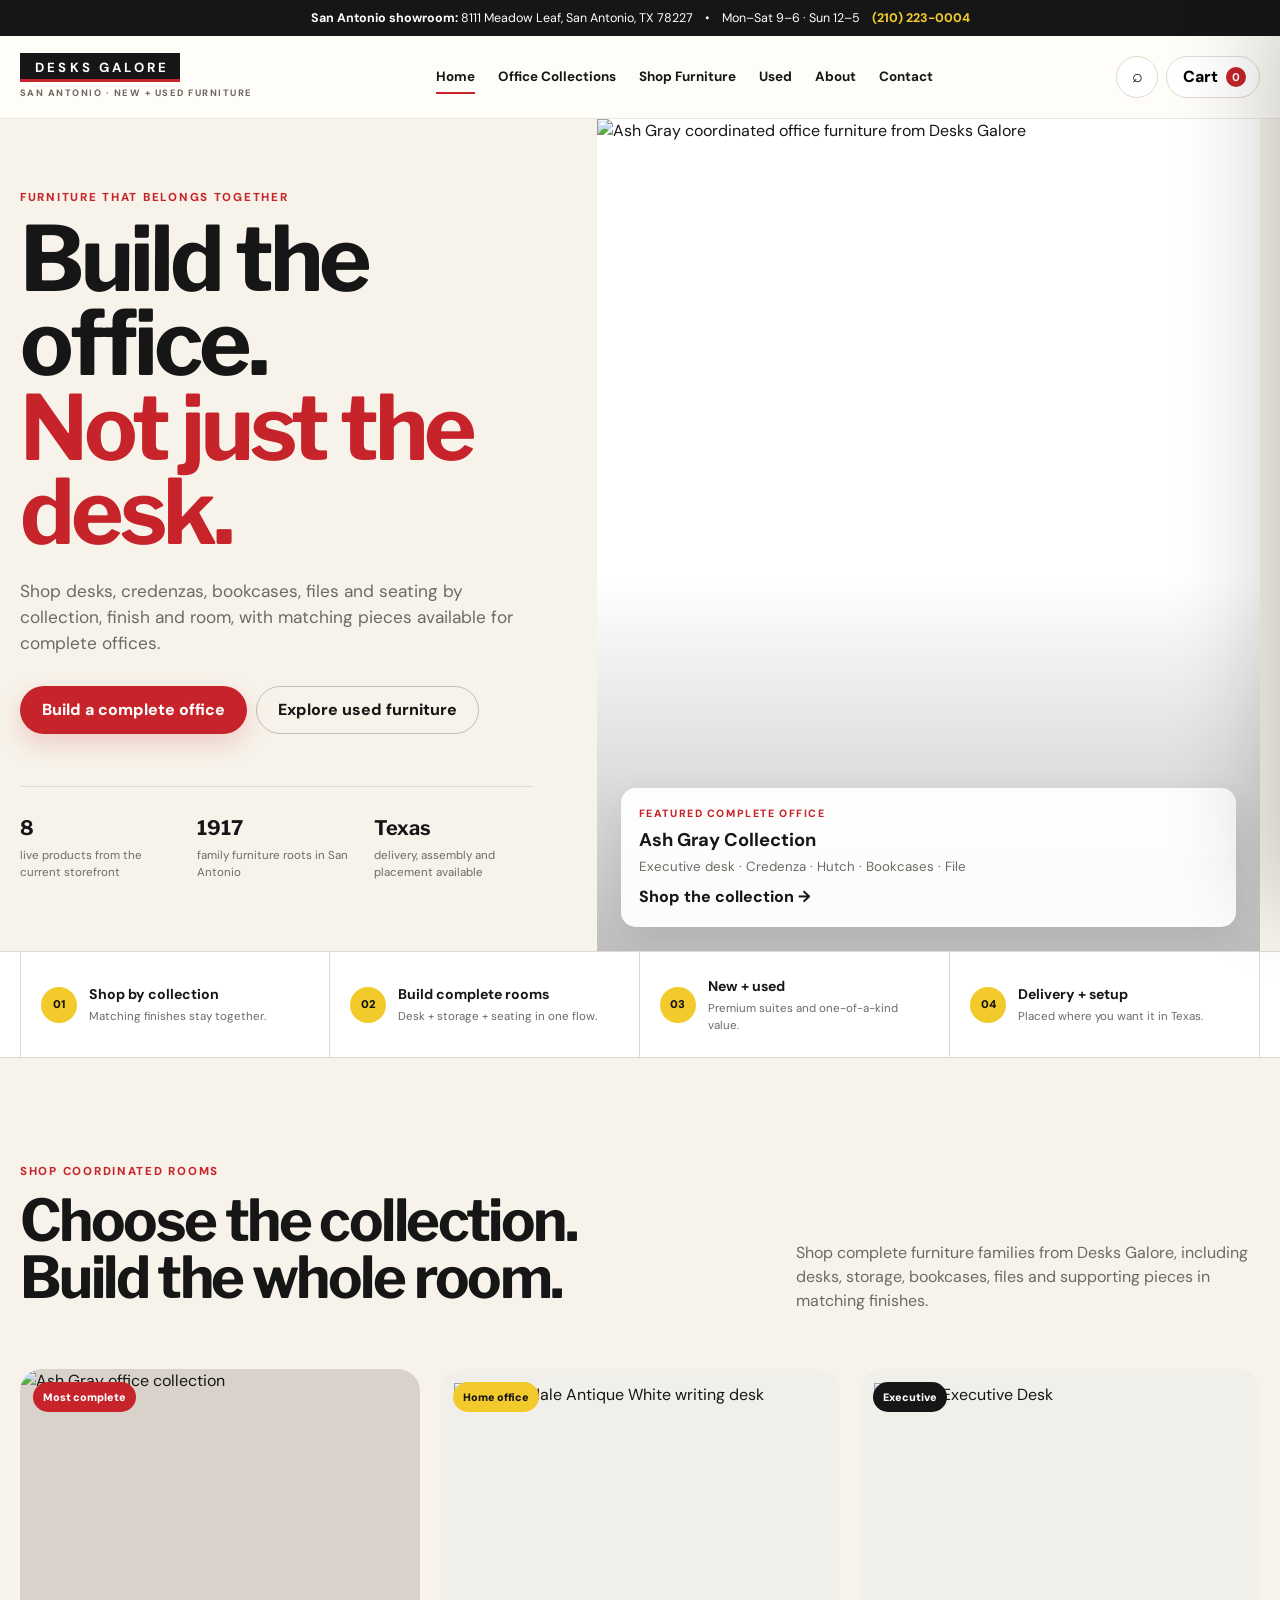
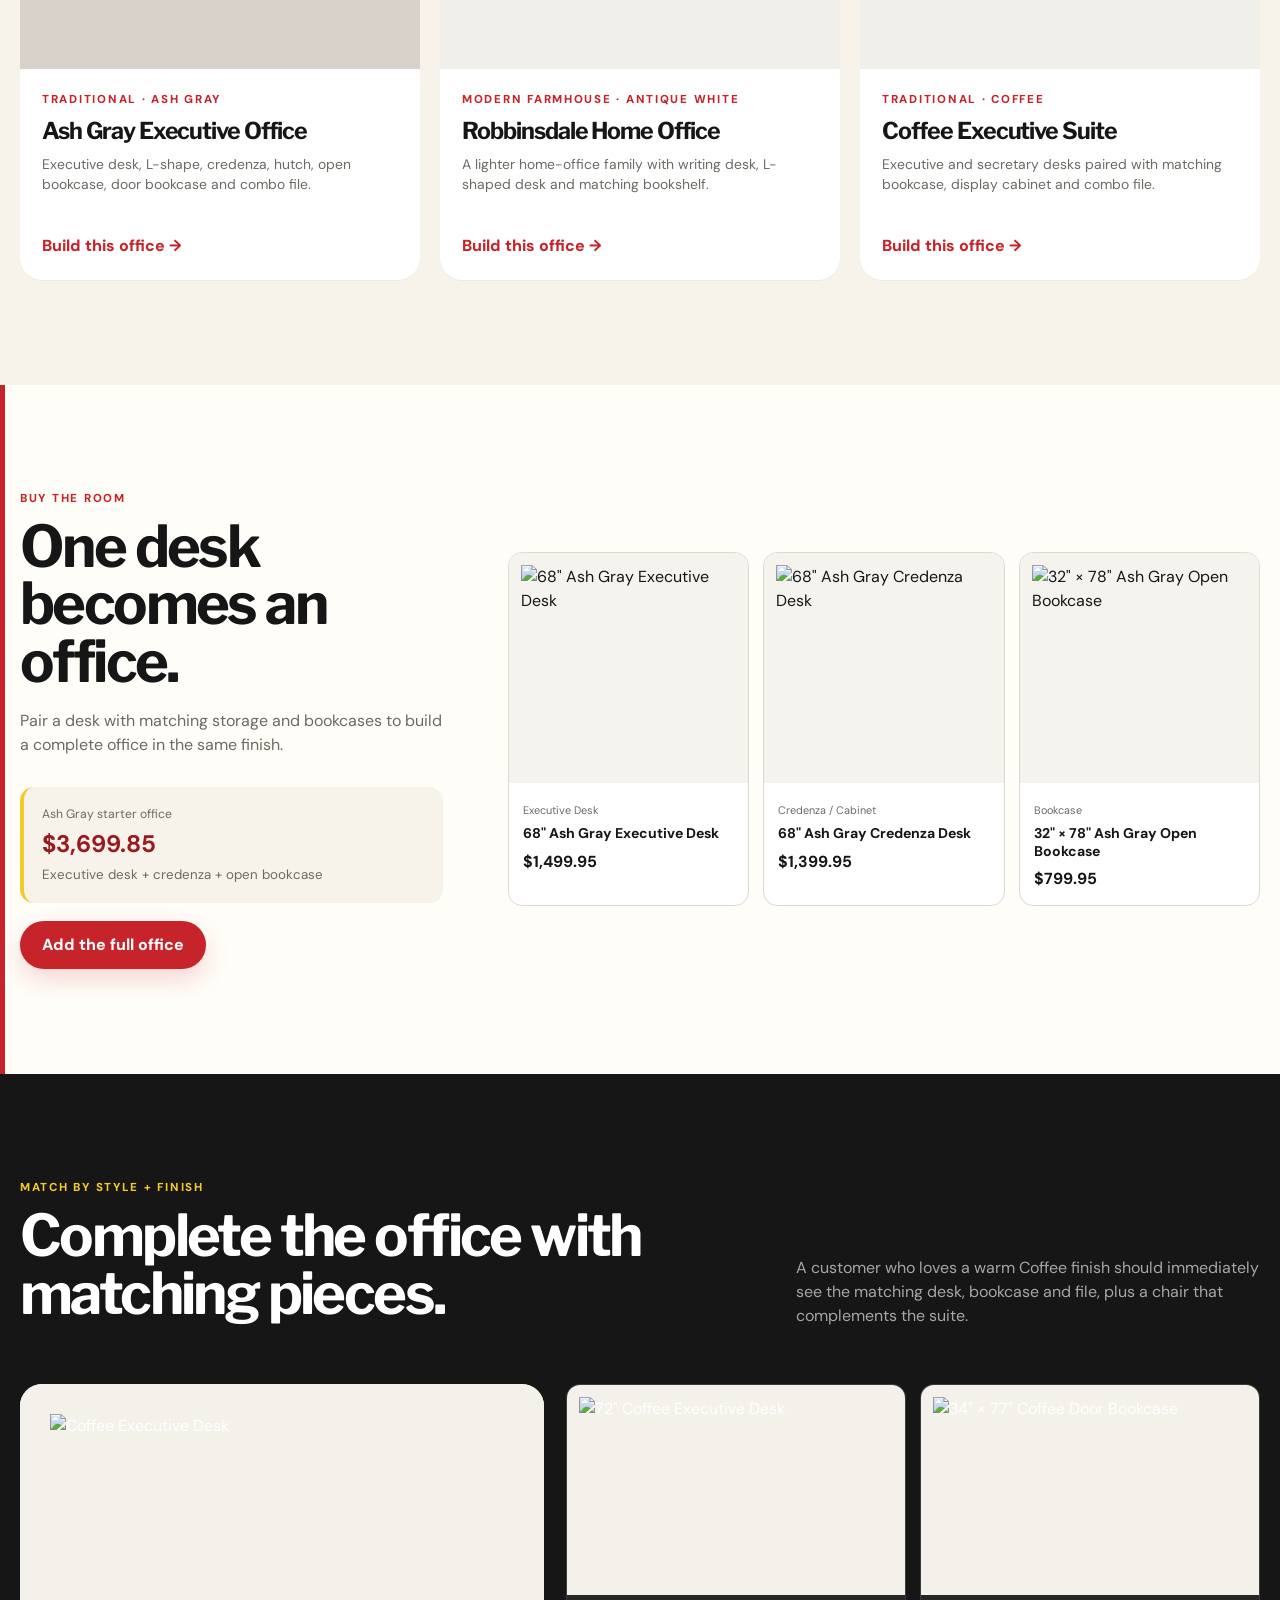
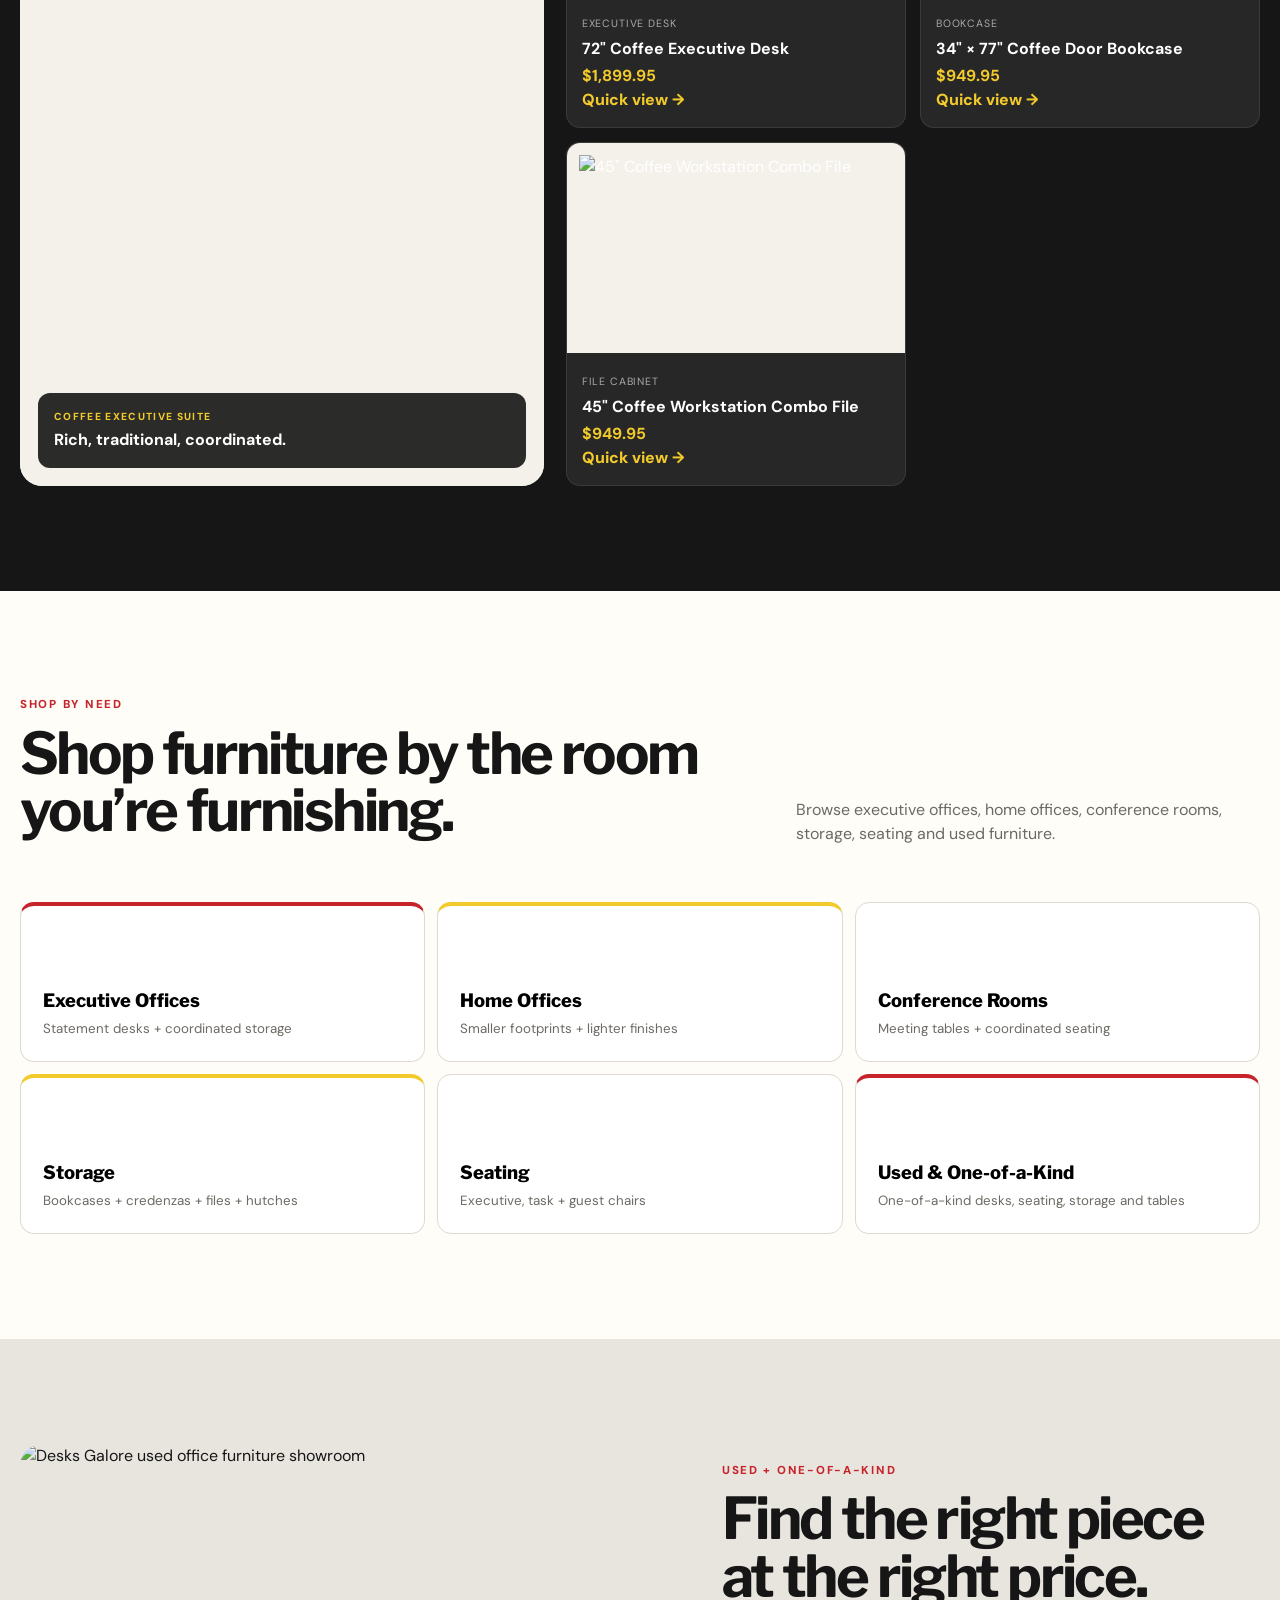
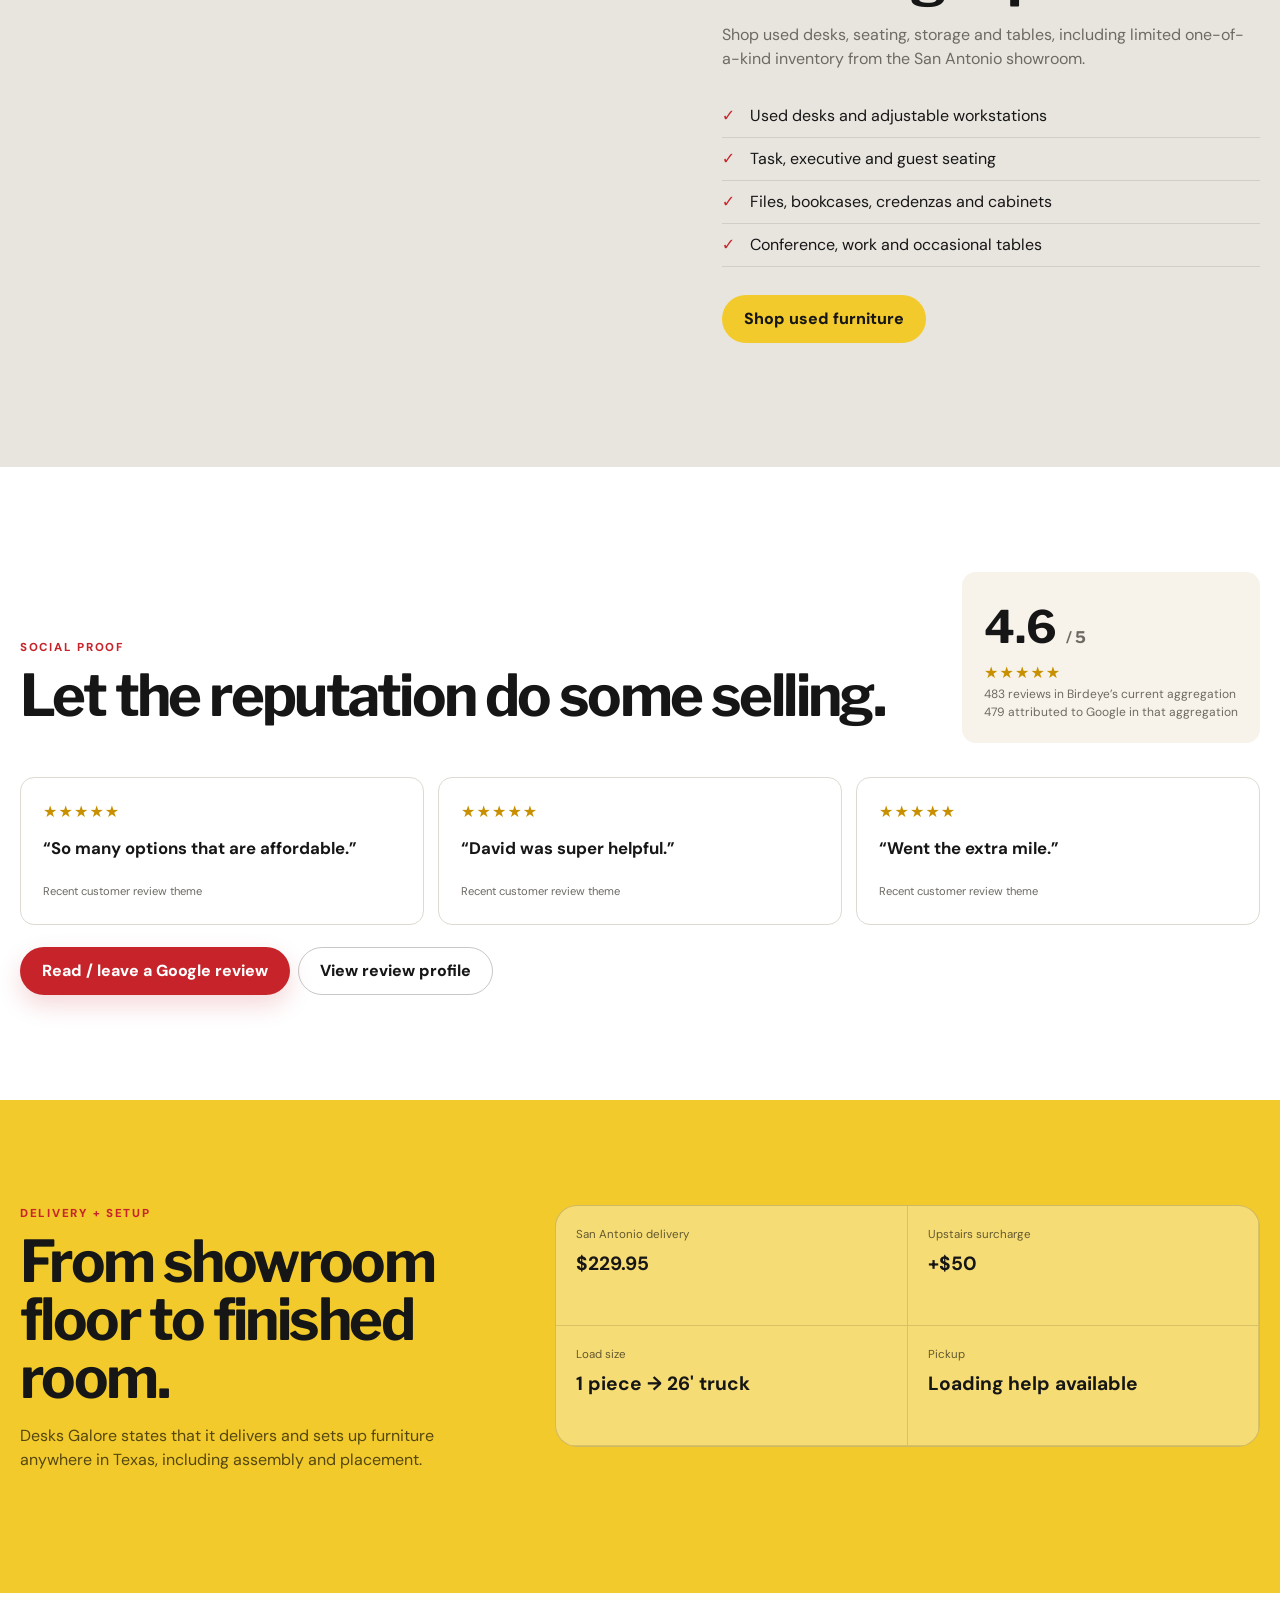
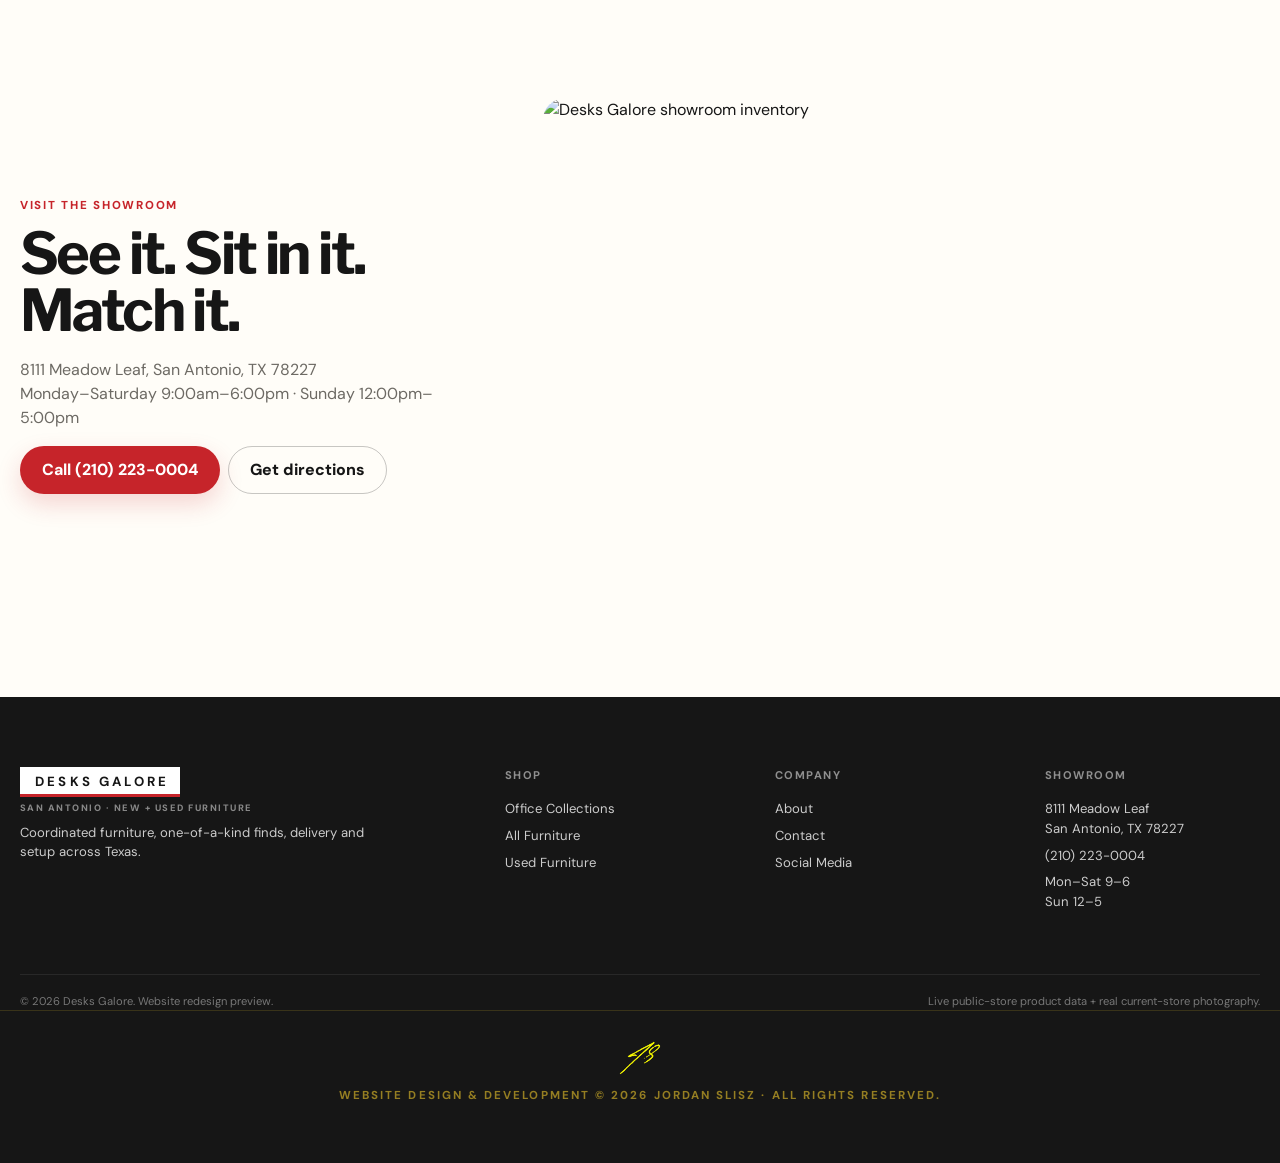
==== commit adee19a4: "Final edits" ====
--- a/index.html
+++ b/index.html
@@ -100,9 +100,8 @@
               <span class="eyebrow">FURNITURE THAT BELONGS TOGETHER</span>
               <h1>Build the office.<br /><em>Not just the desk.</em></h1>
               <p class="hero-lead">
-                Shop coordinated desks, credenzas, bookcases, files and seating
-                by collection, finish and room. Less hunting. Less clutter. More
-                complete spaces.
+                Shop desks, credenzas, bookcases, files and seating by collection,
+                finish and room, with matching pieces available for complete offices.
               </p>
 
               <div class="hero-actions">
@@ -196,10 +195,8 @@
                 <h2>Choose the collection.<br />Build the whole room.</h2>
               </div>
               <p>
-                Each collection below is built from furniture already sold by
-                Desks Galore. We keep visually related pieces together so a
-                customer can furnish an entire office without bouncing through
-                unrelated categories.
+                Shop complete furniture families from Desks Galore, including desks,
+                storage, bookcases, files and supporting pieces in matching finishes.
               </p>
             </div>
 
@@ -282,9 +279,8 @@
                 <span class="eyebrow">BUY THE ROOM</span>
                 <h2>One desk becomes an office.</h2>
                 <p>
-                  The biggest merchandising change: the site now places matching
-                  pieces beside the hero item instead of sending shoppers back
-                  into the catalog to hunt for them.
+                  Pair a desk with matching storage and bookcases to build a complete
+                  office in the same finish.
                 </p>
                 <div class="bundle-total-box">
                   <span>Ash Gray starter office</span>
@@ -308,7 +304,7 @@
                 <span class="eyebrow eyebrow-yellow"
                   >MATCH BY STYLE + FINISH</span
                 >
-                <h2>The product page should sell the next piece.</h2>
+                <h2>Complete the office with matching pieces.</h2>
               </div>
               <p>
                 A customer who loves a warm Coffee finish should immediately see
@@ -339,12 +335,12 @@
               <div>
                 <span class="eyebrow">SHOP BY NEED</span>
                 <h2>
-                  Customers know the room.<br />We organize the inventory.
+                  Shop furniture by the room you’re furnishing.
                 </h2>
               </div>
               <p>
-                These paths replace the “everything mixed together” feeling with
-                clear shopping intent.
+                Browse executive offices, home offices, conference rooms, storage,
+                seating and used furniture.
               </p>
             </div>
 
@@ -371,7 +367,7 @@
               </button>
               <button data-condition-button="Used">
                 <span>Used & One-of-a-Kind</span
-                ><small>Value finds organized by function</small>
+                ><small>One-of-a-kind desks, seating, storage and tables</small>
               </button>
             </div>
           </div>
@@ -386,19 +382,17 @@
               />
             </div>
             <div class="used-home-copy">
-              <span class="eyebrow">USED, WITHOUT THE CHAOS</span>
-              <h2>The treasure hunt gets an aisle map.</h2>
+              <span class="eyebrow">USED + ONE-OF-A-KIND</span>
+              <h2>Find the right piece at the right price.</h2>
               <p>
-                The existing used selection is a real competitive advantage. The
-                rebuild turns it into a structured shopping destination: used
-                desks, used seating, used storage and used tables, with
-                one-of-a-kind availability clearly called out.
+                Shop used desks, seating, storage and tables, including limited
+                one-of-a-kind inventory from the San Antonio showroom.
               </p>
               <ul class="check-list">
-                <li>Organized by furniture type</li>
-                <li>Filtered by finish and function</li>
-                <li>“1 only” scarcity kept visible</li>
-                <li>Sale pricing shown cleanly</li>
+                <li>Used desks and adjustable workstations</li>
+                <li>Task, executive and guest seating</li>
+                <li>Files, bookcases, credenzas and cabinets</li>
+                <li>Conference, work and occasional tables</li>
               </ul>
               <a href="#used" data-route-link="used" class="btn btn-yellow"
                 >Shop used furniture</a
@@ -669,10 +663,10 @@
           <div class="shell used-page-hero-grid">
             <div>
               <span class="eyebrow">USED + ONE-OF-A-KIND</span>
-              <h1>Value finds.<br /><em>Organized.</em></h1>
+              <h1>Used furniture.<br /><em>One-of-a-kind value.</em></h1>
               <p>
-                Keep the thrill of discovering a deal, but organize it by what
-                the customer is actually trying to furnish.
+                Shop pre-owned desks, chairs, storage and tables from the
+                Desks Galore showroom.
               </p>
             </div>
 
@@ -707,41 +701,6 @@
               </button>
             </div>
 
-            <div class="used-product-feature">
-              <div>
-                <img
-                  src="https://www.desksgalore.com/cdn/shop/files/image_5777ec81-7273-40e7-bc6b-0a6d04b1f5f8_2048x.jpg?v=1774972171"
-                  alt="Used power adjustable desk from Desks Galore"
-                />
-              </div>
-
-              <div>
-                <span class="eyebrow"
-                  >EXAMPLE OF CLEANER USED MERCHANDISING</span
-                >
-                <h2>Used Power Adjustable Desk</h2>
-
-                <p>
-                  Instead of dropping this into a giant mixed used bucket, the
-                  rebuild identifies it as:
-                  <strong
-                    >Used → Office → Adjustable Desk → Neutral Finish</strong
-                  >.
-                </p>
-
-                <div class="price-line">
-                  <s>$399.95</s>
-                  <strong>$199.98</strong>
-                </div>
-
-                <span class="scarcity-pill"
-                  >One-of-a-kind / limited used inventory</span
-                >
-
-                <button class="btn btn-red" data-condition-button="Used">
-                  Browse used catalog
-                </button>
-              </div>
             </div>
           </div>
         </section>
@@ -753,8 +712,7 @@
                 >REAL SHOWROOM INVENTORY</span
               >
               <h2>
-                Big selection stays a strength.<br />We just remove the visual
-                noise.
+                New arrivals, one-of-a-kind finds and showroom inventory.
               </h2>
             </div>
 
@@ -1069,6 +1027,17 @@
           photography.</span
         >
       </div>
+      <div class="designer-signature">
+  <img
+    src="images/js-logo.svg"
+    alt="Jordan Slisz signature"
+    class="designer-signature-logo"
+  />
+
+  <p>
+    WEBSITE DESIGN &amp; DEVELOPMENT © 2026 JORDAN SLISZ · ALL RIGHTS RESERVED.
+  </p>
+</div>
     </footer>
 
     <!-- PRODUCT MODAL -->
--- a/styles.css
+++ b/styles.css
@@ -1,5 +1,5 @@
 /* =========================================================
-   DESKS GALORE — FULL FIRST-DRAFT REBUILD
+   DESKS GALORE — V7 GALLERY + RECOMMENDATIONS
    Brand family: charcoal / white / Desks Galore red / warm yellow
    ========================================================= */
 
@@ -3206,4 +3206,342 @@
     transition-duration: .01ms !important;
     scroll-behavior: auto !important;
   }
+}
+
+/* =========================================================
+   V7 PRODUCT GALLERY + RECOMMENDATIONS + IMAGE FALLBACKS
+   ========================================================= */
+
+.product-image-placeholder {
+  width: 100%;
+  min-height: 100%;
+  display: flex;
+  flex-direction: column;
+  align-items: center;
+  justify-content: center;
+  text-align: center;
+  padding: 34px 22px;
+  background: linear-gradient(145deg, var(--cream), var(--paper));
+  color: var(--ink);
+}
+
+.product-image-placeholder__mark {
+  width: 58px;
+  height: 58px;
+  margin-bottom: 14px;
+  display: grid;
+  place-items: center;
+  border-radius: 50%;
+  background: var(--ink);
+  color: white;
+  box-shadow: inset 0 -4px 0 var(--brand-red);
+  font-family: "Libre Franklin", sans-serif;
+  font-size: .8rem;
+  font-weight: 800;
+  letter-spacing: .14em;
+}
+
+.product-image-placeholder strong,
+.product-image-placeholder span,
+.product-image-placeholder small {
+  display: block;
+}
+
+.product-image-placeholder strong {
+  font-size: .96rem;
+  margin-bottom: 4px;
+}
+
+.product-image-placeholder span {
+  color: var(--muted);
+  font-size: .74rem;
+}
+
+.product-image-placeholder small {
+  margin-top: 7px;
+  color: var(--brand-red);
+  font-size: .72rem;
+  font-weight: 800;
+}
+
+.product-card-media > .product-image-placeholder,
+.pair-card-image > .product-image-placeholder {
+  height: 100%;
+}
+
+.product-modal-dialog {
+  width: min(1240px, calc(100% - 34px));
+  grid-template-columns: .95fr 1.05fr;
+}
+
+.product-modal-image {
+  min-height: 0;
+  padding: 24px;
+  background: #f1eee8;
+  align-self: stretch;
+}
+
+.product-modal-image > .product-image-placeholder {
+  min-height: 560px;
+  border-radius: var(--radius-sm);
+}
+
+.product-gallery-main {
+  height: 560px;
+  display: grid;
+  place-items: center;
+  overflow: hidden;
+  border-radius: var(--radius-sm);
+  background: white;
+  border: 1px solid var(--line);
+}
+
+.product-gallery-main > img {
+  width: 100%;
+  height: 100%;
+  min-height: 0;
+  object-fit: contain;
+  padding: 20px;
+}
+
+.product-gallery-main > .product-image-placeholder {
+  min-height: 100%;
+}
+
+.product-gallery-thumbnails {
+  margin-top: 12px;
+  display: grid;
+  grid-template-columns: repeat(4, minmax(0, 1fr));
+  gap: 10px;
+}
+
+.product-gallery-thumb {
+  height: 88px;
+  padding: 5px;
+  overflow: hidden;
+  border: 1px solid var(--line);
+  border-radius: 10px;
+  background: white;
+}
+
+.product-gallery-thumb:hover,
+.product-gallery-thumb.active {
+  border-color: var(--ink);
+  box-shadow: 0 0 0 2px var(--brand-yellow);
+}
+
+.product-gallery-thumb img {
+  width: 100%;
+  height: 100%;
+  min-height: 0;
+  padding: 0;
+  object-fit: contain;
+}
+
+.product-modal-dialog > .pairs-panel {
+  grid-column: 1 / -1;
+  margin: 0;
+  padding: 30px 34px 38px;
+  border-top: 1px solid var(--line);
+  background: var(--paper);
+}
+
+.product-modal-dialog > .pairs-panel h3 {
+  margin-bottom: 18px;
+  font-size: 1.25rem;
+}
+
+.recommendation-grid {
+  display: grid;
+  grid-template-columns: repeat(3, minmax(0, 1fr));
+  gap: 14px;
+}
+
+.pair-card {
+  min-width: 0;
+  padding: 0;
+  overflow: hidden;
+  border: 1px solid var(--line);
+  border-radius: var(--radius-sm);
+  background: white;
+  color: var(--ink);
+  text-align: left;
+  transition: transform .18s ease, box-shadow .18s ease, border-color .18s ease;
+}
+
+.pair-card:hover {
+  transform: translateY(-3px);
+  border-color: rgba(22,22,22,.24);
+  box-shadow: var(--shadow-sm);
+}
+
+.pair-card-image {
+  height: 180px;
+  display: block;
+  overflow: hidden;
+  background: #f3f0e9;
+}
+
+.pair-card-image > img {
+  width: 100%;
+  height: 100%;
+  object-fit: contain;
+  padding: 10px;
+}
+
+.pair-card-body {
+  display: block;
+  padding: 13px 14px 15px;
+}
+
+.pair-card-body small,
+.pair-card-body strong,
+.pair-card-body b {
+  display: block;
+}
+
+.pair-card-body small {
+  color: var(--muted);
+  font-size: .62rem;
+  text-transform: uppercase;
+  letter-spacing: .08em;
+}
+
+.pair-card-body strong {
+  margin-top: 5px;
+  min-height: 2.4em;
+  font-size: .82rem;
+  line-height: 1.2;
+}
+
+.pair-card-body b {
+  margin-top: 9px;
+  color: var(--brand-red);
+  font-size: .82rem;
+}
+
+.pair-empty {
+  color: var(--muted);
+  font-size: .78rem;
+}
+
+.cart-tax-row {
+  display: flex;
+  justify-content: space-between;
+  gap: 18px;
+  padding: 0 0 13px;
+  color: var(--muted);
+  font-size: .72rem;
+}
+
+.cart-tax-row strong {
+  max-width: 220px;
+  color: var(--ink);
+  text-align: right;
+  font-size: .7rem;
+}
+
+@media (max-width: 900px) {
+  .product-modal-dialog {
+    grid-template-columns: 1fr;
+  }
+
+  .product-gallery-main {
+    height: 460px;
+  }
+
+  .product-modal-dialog > .pairs-panel {
+    grid-column: auto;
+  }
+
+  .recommendation-grid {
+    grid-template-columns: repeat(2, minmax(0, 1fr));
+  }
+}
+
+@media (max-width: 620px) {
+  .product-modal-image {
+    padding: 14px;
+  }
+
+  .product-gallery-main {
+    height: 330px;
+  }
+
+  .product-gallery-thumbnails {
+    grid-template-columns: repeat(3, minmax(0, 1fr));
+  }
+
+  .product-gallery-thumb {
+    height: 72px;
+  }
+
+  .product-modal-dialog > .pairs-panel {
+    padding: 24px 18px 30px;
+  }
+
+  .recommendation-grid {
+    grid-template-columns: 1fr;
+  }
+
+  .pair-card {
+    display: grid;
+    grid-template-columns: 120px 1fr;
+  }
+
+  .pair-card-image {
+    height: 100%;
+    min-height: 120px;
+  }
+}
+
+/* =========================================================
+   JORDAN SLISZ SIGNATURE FOOTER
+   ========================================================= */
+
+.designer-signature {
+  padding: 30px 20px 34px;
+  text-align: center;
+  background: var(--ink);
+  border-top: 1px solid rgba(242, 202, 43, 0.16);
+}
+
+.designer-signature-logo {
+  width: 42px;
+  height: auto;
+  margin: 0 auto 12px;
+  object-fit: contain;
+  filter:
+    brightness(0)
+    saturate(100%)
+    invert(82%)
+    sepia(80%)
+    saturate(700%)
+    hue-rotate(2deg)
+    brightness(100%);
+}
+
+.designer-signature p {
+  margin: 0;
+  color: rgba(242, 202, 43, 0.58);
+  font-size: 0.72rem;
+  font-weight: 700;
+  letter-spacing: 0.18em;
+  line-height: 1.5;
+  text-transform: uppercase;
+}
+
+@media (max-width: 600px) {
+  .designer-signature {
+    padding: 26px 18px 30px;
+  }
+
+  .designer-signature-logo {
+    width: 38px;
+  }
+
+  .designer-signature p {
+    font-size: 0.58rem;
+    letter-spacing: 0.13em;
+  }
 }
